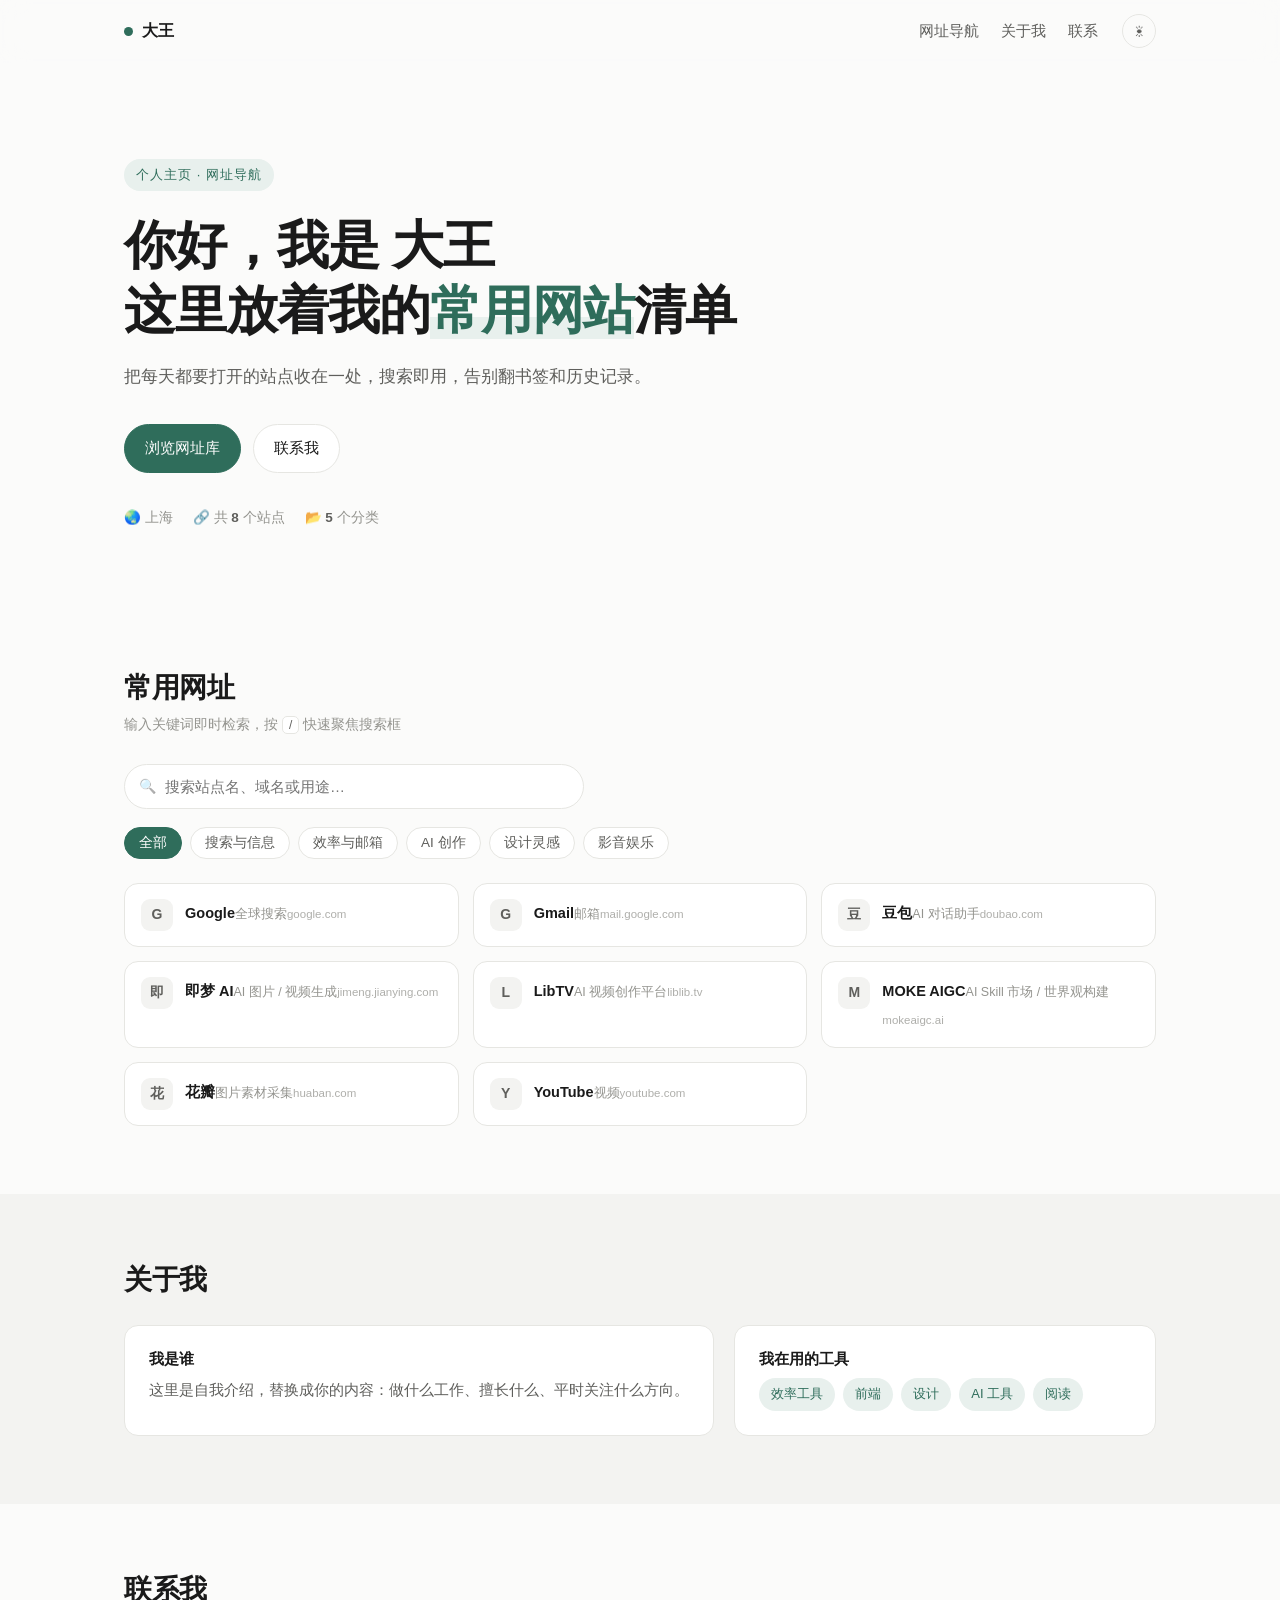
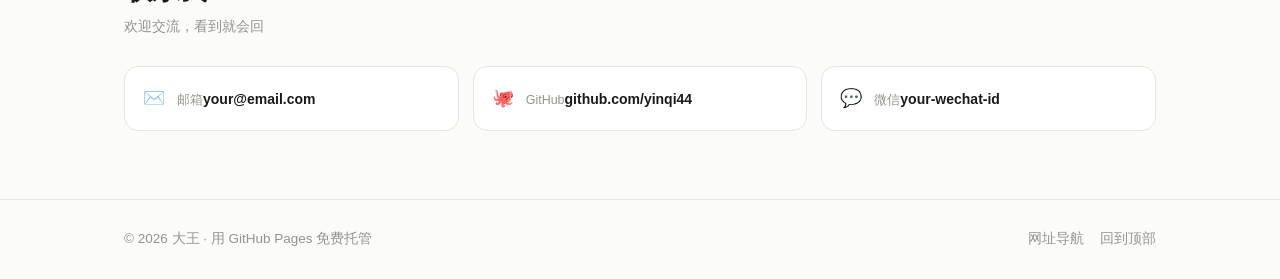
==== index.html @ 6e634d4f "初始化个人主页：网址导航（8 个站点 / 5 个分类）" ====
<!DOCTYPE html>
<html lang="zh-CN">
<head>
<meta charset="UTF-8">
<meta name="viewport" content="width=device-width, initial-scale=1, viewport-fit=cover">
<title>大王 · 个人主页 | 常用网址导航</title>

<!-- ===== SEO 核心：改成你自己的信息 ===== -->
<meta name="description" content="大王的个人主页，收录日常高频使用的网址导航、工具清单与常用站点，一键直达。">
<meta name="keywords" content="大王,个人主页,个人网站,网址导航,常用网址,工具导航,书签导航">
<meta name="author" content="大王">
<meta name="robots" content="index,follow">
<link rel="canonical" href="https://yinqi44.github.io/">
<!-- ===== /SEO 核心 ===== -->

<!-- 社交媒体分享卡片 -->
<meta property="og:type" content="website">
<meta property="og:title" content="大王 · 个人主页 | 常用网址导航">
<meta property="og:description" content="收录日常高频使用的网址导航、工具清单与常用站点，一键直达。">
<meta property="og:url" content="https://yinqi44.github.io/">
<meta property="og:site_name" content="大王的个人主页">
<meta name="twitter:card" content="summary">

<link rel="icon" href="data:image/svg+xml,<svg xmlns='http://www.w3.org/2000/svg' viewBox='0 0 100 100'><text y='.9em' font-size='90'>🌐</text></svg>">
<link rel="stylesheet" href="assets/css/style.css">

<!-- 结构化数据，帮助搜索引擎识别这是个人主页 -->
<script type="application/ld+json">
{
  "@context": "https://schema.org",
  "@type": "Person",
  "name": "大王",
  "url": "https://yinqi44.github.io/",
  "description": "个人主页，收录日常高频使用的网址导航与工具清单。"
}
</script>
</head>

<body>
<!-- 顶部导航 -->
<header class="site-header" id="siteHeader">
  <div class="wrap header-inner">
    <a class="brand" href="#top">
      <span class="brand-dot"></span>
      <span class="brand-name" data-site="nickname">大王</span>
    </a>
    <nav class="nav">
      <a href="#links">网址导航</a>
      <a href="#about">关于我</a>
      <a href="#contact">联系</a>
    </nav>
    <button class="theme-btn" id="themeBtn" type="button" aria-label="切换深浅色">
      <span class="theme-ico">☀︎</span>
    </button>
  </div>
</header>

<main id="top">
  <!-- 头部介绍 -->
  <section class="hero">
    <div class="wrap">
      <p class="hero-tag" data-site="role">个人主页 · 网址导航</p>
      <h1 class="hero-title">
        你好，我是 <span data-site="nickname">大王</span><br>
        这里放着我的<span class="hl">常用网站</span>清单
      </h1>
      <p class="hero-desc" data-site="intro">
        把每天都要打开的站点收在一处，搜索即用，告别翻书签和历史记录。
      </p>
      <div class="hero-actions">
        <a class="btn btn-primary" href="#links">浏览网址库</a>
        <a class="btn" href="#contact">联系我</a>
      </div>
      <p class="hero-meta">
        <span>🌏 <span data-site="city">上海</span></span>
        <span>🔗 共 <b id="totalCount">0</b> 个站点</span>
        <span>📂 <b id="totalCats">0</b> 个分类</span>
      </p>
    </div>
  </section>

  <!-- 网址导航主体 -->
  <section class="section" id="links">
    <div class="wrap">
      <div class="sec-head">
        <h2>常用网址</h2>
        <p>输入关键词即时检索，按 <kbd>/</kbd> 快速聚焦搜索框</p>
      </div>

      <div class="toolbar">
        <div class="search-box">
          <span class="search-ico">🔍</span>
          <input id="searchInput" type="search" placeholder="搜索站点名、域名或用途…" autocomplete="off">
          <button class="clear-btn" id="clearBtn" type="button" hidden aria-label="清空">✕</button>
        </div>
      </div>

      <div class="chips" id="catChips" role="tablist"></div>

      <div class="grid" id="linkGrid"></div>

      <div class="empty" id="emptyState" hidden>
        <p class="empty-ico">🗂️</p>
        <p>没找到匹配的站点</p>
        <button class="btn btn-sm" id="resetBtn" type="button">清空筛选</button>
      </div>
    </div>
  </section>

  <!-- 关于我 -->
  <section class="section section-soft" id="about">
    <div class="wrap">
      <div class="sec-head">
        <h2>关于我</h2>
      </div>
      <div class="about-grid">
        <div class="about-card">
          <h3>我是谁</h3>
          <p data-site="aboutText">
            这里是自我介绍，替换成你的内容：做什么工作、擅长什么、平时关注什么方向。
          </p>
        </div>
        <div class="about-card">
          <h3>我在用的工具</h3>
          <ul class="tag-list" id="skillTags"></ul>
        </div>
      </div>
    </div>
  </section>

  <!-- 联系 -->
  <section class="section" id="contact">
    <div class="wrap">
      <div class="sec-head">
        <h2>联系我</h2>
        <p>欢迎交流，看到就会回</p>
      </div>
      <div class="contact-row" id="contactRow"></div>
    </div>
  </section>
</main>

<footer class="site-footer">
  <div class="wrap footer-inner">
    <p>© <span id="year">2026</span> <span data-site="nickname">大王</span> · 用 GitHub Pages 免费托管</p>
    <p class="footer-links">
      <a href="#links">网址导航</a>
      <a href="#top">回到顶部</a>
    </p>
  </div>
</footer>

<button class="to-top" id="toTop" type="button" aria-label="回到顶部">↑</button>

<script src="assets/js/links.js"></script>
<script src="assets/js/app.js"></script>
</body>
</html>
---- assets/css/style.css ----
/* ============ 主题变量 ============ */
:root {
  --bg: #fbfbfa;
  --bg-soft: #f3f3f1;
  --card: #ffffff;
  --text: #1a1a1a;
  --text-2: #5f5f5c;
  --text-3: #94948f;
  --line: #e6e6e2;
  --accent: #2f6d5b;
  --accent-soft: #e8f0ed;
  --shadow: 0 1px 2px rgba(0, 0, 0, .04), 0 8px 24px rgba(0, 0, 0, .05);
  --radius: 14px;
}
html[data-theme="dark"] {
  --bg: #141413;
  --bg-soft: #1b1b19;
  --card: #1e1e1c;
  --text: #f0efec;
  --text-2: #a8a8a2;
  --text-3: #75756f;
  --line: #2c2c29;
  --accent: #6fbfa4;
  --accent-soft: #22322c;
  --shadow: 0 1px 2px rgba(0, 0, 0, .3), 0 8px 24px rgba(0, 0, 0, .25);
}

/* ============ 基础 ============ */
* { box-sizing: border-box; }
html { scroll-behavior: smooth; }
body {
  margin: 0;
  background: var(--bg);
  color: var(--text);
  font: 16px/1.7 -apple-system, BlinkMacSystemFont, "Segoe UI", "PingFang SC",
        "Hiragino Sans GB", "Microsoft YaHei", sans-serif;
  -webkit-font-smoothing: antialiased;
}
a { color: inherit; text-decoration: none; }
h1, h2, h3 { line-height: 1.25; margin: 0; font-weight: 650; letter-spacing: -.01em; }
p { margin: 0; }
ul { margin: 0; padding: 0; list-style: none; }
img { display: block; }
.wrap { width: 100%; max-width: 1080px; margin: 0 auto; padding: 0 24px; }

/* ============ 顶部导航 ============ */
.site-header {
  position: sticky; top: 0; z-index: 50;
  background: color-mix(in srgb, var(--bg) 82%, transparent);
  backdrop-filter: saturate(180%) blur(14px);
  border-bottom: 1px solid transparent;
  transition: border-color .25s, background .25s;
}
.site-header.scrolled { border-bottom-color: var(--line); }
.header-inner { display: flex; align-items: center; gap: 24px; height: 62px; }
.brand { display: flex; align-items: center; gap: 9px; font-weight: 650; }
.brand-dot {
  width: 9px; height: 9px; border-radius: 50%;
  background: var(--accent); flex: none;
}
.nav { display: flex; gap: 22px; margin-left: auto; }
.nav a {
  color: var(--text-2); font-size: 14.5px; position: relative; padding: 4px 0;
  transition: color .2s;
}
.nav a::after {
  content: ""; position: absolute; left: 0; bottom: 0; height: 1.5px; width: 0;
  background: var(--accent); transition: width .25s;
}
.nav a:hover { color: var(--text); }
.nav a:hover::after { width: 100%; }
.theme-btn {
  background: none; border: 1px solid var(--line); color: var(--text-2);
  width: 34px; height: 34px; border-radius: 50%; cursor: pointer;
  font-size: 15px; line-height: 1; flex: none; transition: .2s;
}
.theme-btn:hover { color: var(--text); border-color: var(--text-3); }

/* ============ Hero ============ */
.hero { padding: 96px 0 72px; }
.hero-tag {
  display: inline-block; font-size: 13px; letter-spacing: .08em;
  color: var(--accent); background: var(--accent-soft);
  padding: 5px 12px; border-radius: 100px; margin-bottom: 22px;
}
.hero-title { font-size: clamp(32px, 5vw, 52px); letter-spacing: -.02em; }
.hero-title .hl {
  color: var(--accent);
  background: linear-gradient(transparent 62%, var(--accent-soft) 62%);
}
.hero-desc {
  margin-top: 20px; max-width: 560px; color: var(--text-2); font-size: 17px;
}
.hero-actions { display: flex; gap: 12px; margin-top: 32px; flex-wrap: wrap; }
.btn {
  display: inline-flex; align-items: center; gap: 6px;
  padding: 11px 20px; border-radius: 100px; font-size: 14.5px; font-weight: 550;
  border: 1px solid var(--line); background: var(--card); color: var(--text);
  cursor: pointer; transition: .2s;
}
.btn:hover { transform: translateY(-1px); box-shadow: var(--shadow); }
.btn-primary { background: var(--accent); border-color: var(--accent); color: #fff; }
html[data-theme="dark"] .btn-primary { color: #12211b; }
.btn-sm { padding: 7px 14px; font-size: 13.5px; }
.hero-meta {
  display: flex; gap: 20px; flex-wrap: wrap; margin-top: 34px;
  font-size: 13.5px; color: var(--text-3);
}
.hero-meta b { color: var(--text-2); }

/* ============ 区块 ============ */
.section { padding: 68px 0; }
.section-soft { background: var(--bg-soft); }
.sec-head { margin-bottom: 28px; }
.sec-head h2 { font-size: clamp(22px, 3vw, 28px); }
.sec-head p { color: var(--text-3); font-size: 14px; margin-top: 8px; }
kbd {
  font: inherit; font-size: 12px; padding: 1px 6px; border-radius: 5px;
  border: 1px solid var(--line); background: var(--card); color: var(--text-2);
}

/* ============ 搜索 ============ */
.toolbar { margin-bottom: 18px; }
.search-box {
  position: relative; display: flex; align-items: center;
  max-width: 460px;
}
.search-box .search-ico {
  position: absolute; left: 15px; font-size: 14px; opacity: .5;
}
#searchInput {
  width: 100%; padding: 13px 42px 13px 40px; font-size: 15px;
  border: 1px solid var(--line); border-radius: 100px;
  background: var(--card); color: var(--text); outline: none;
  transition: border-color .2s, box-shadow .2s;
}
#searchInput:focus {
  border-color: var(--accent);
  box-shadow: 0 0 0 3px var(--accent-soft);
}
#searchInput::-webkit-search-cancel-button { display: none; }
.clear-btn {
  position: absolute; right: 12px; background: none; border: none;
  color: var(--text-3); cursor: pointer; font-size: 14px; padding: 4px;
}
.clear-btn:hover { color: var(--text); }

/* ============ 分类筛选 ============ */
.chips { display: flex; gap: 8px; flex-wrap: wrap; margin-bottom: 24px; }
.chip {
  padding: 6px 14px; border-radius: 100px; font-size: 13.5px; cursor: pointer;
  border: 1px solid var(--line); background: var(--card);
  color: var(--text-2); transition: .18s;
}
.chip:hover { color: var(--text); border-color: var(--text-3); }
.chip.active {
  background: var(--accent); border-color: var(--accent); color: #fff;
}
html[data-theme="dark"] .chip.active { color: #12211b; }

/* ============ 卡片网格 ============ */
.grid {
  display: grid; gap: 14px;
  grid-template-columns: repeat(auto-fill, minmax(248px, 1fr));
}
.card {
  display: flex; align-items: flex-start; gap: 12px;
  padding: 15px 16px; border-radius: var(--radius);
  background: var(--card); border: 1px solid var(--line);
  transition: transform .2s, box-shadow .2s, border-color .2s;
}
.card:hover {
  transform: translateY(-2px); box-shadow: var(--shadow);
  border-color: transparent;
}
.card-ico {
  width: 32px; height: 32px; border-radius: 9px; flex: none;
  display: grid; place-items: center; font-size: 14px; font-weight: 600;
  background: var(--bg-soft); color: var(--text-2);
  overflow: hidden;
}
.card-ico img { width: 18px; height: 18px; }
.card-body { min-width: 0; }
.card-name {
  font-size: 14.5px; font-weight: 600;
  white-space: nowrap; overflow: hidden; text-overflow: ellipsis;
}
.card-desc {
  font-size: 12.5px; color: var(--text-3); margin-top: 2px;
  white-space: nowrap; overflow: hidden; text-overflow: ellipsis;
}
.card-url {
  font-size: 11.5px; color: var(--text-3); margin-top: 4px; opacity: .75;
  white-space: nowrap; overflow: hidden; text-overflow: ellipsis;
}
.card:hover .card-url { opacity: 1; }

/* ============ 空状态 ============ */
.empty { text-align: center; padding: 56px 0; color: var(--text-3); }
.empty-ico { font-size: 34px; margin-bottom: 10px; }
.empty .btn { margin-top: 14px; }

/* ============ 关于 ============ */
.about-grid { display: grid; gap: 20px; grid-template-columns: 1.4fr 1fr; }
.about-card {
  background: var(--card); border: 1px solid var(--line);
  border-radius: var(--radius); padding: 24px;
}
.about-card h3 { font-size: 15px; margin-bottom: 10px; }
.about-card p { color: var(--text-2); font-size: 14.5px; }
.tag-list { display: flex; gap: 8px; flex-wrap: wrap; }
.tag {
  font-size: 13px; padding: 5px 12px; border-radius: 100px;
  background: var(--accent-soft); color: var(--accent);
}

/* ============ 联系 ============ */
.contact-row { display: grid; gap: 14px; grid-template-columns: repeat(auto-fit, minmax(230px, 1fr)); }
.contact-card {
  display: flex; align-items: center; gap: 12px; padding: 16px 18px;
  background: var(--card); border: 1px solid var(--line);
  border-radius: var(--radius); transition: .2s;
}
a.contact-card:hover { transform: translateY(-2px); box-shadow: var(--shadow); }
.contact-ico { font-size: 18px; }
.contact-label { font-size: 12.5px; color: var(--text-3); }
.contact-value {
  font-size: 14px; font-weight: 550;
  white-space: nowrap; overflow: hidden; text-overflow: ellipsis;
}

/* ============ 页脚 & 回顶 ============ */
.site-footer { border-top: 1px solid var(--line); padding: 28px 0; }
.footer-inner {
  display: flex; justify-content: space-between; align-items: center;
  gap: 16px; flex-wrap: wrap; font-size: 13.5px; color: var(--text-3);
}
.footer-links { display: flex; gap: 16px; }
.footer-links a:hover { color: var(--text); }
.to-top {
  position: fixed; right: 24px; bottom: 24px; width: 40px; height: 40px;
  border-radius: 50%; border: 1px solid var(--line); background: var(--card);
  color: var(--text-2); cursor: pointer; font-size: 16px;
  opacity: 0; pointer-events: none; transition: .25s; box-shadow: var(--shadow);
}
.to-top.show { opacity: 1; pointer-events: auto; }
.to-top:hover { color: var(--text); }

/* ============ 响应式 ============ */
@media (max-width: 720px) {
  .nav { display: none; }
  .hero { padding: 64px 0 48px; }
  .section { padding: 52px 0; }
  .about-grid { grid-template-columns: 1fr; }
  .grid { grid-template-columns: 1fr; }
}

@media (prefers-reduced-motion: reduce) {
  * { transition: none !important; scroll-behavior: auto !important; }
}
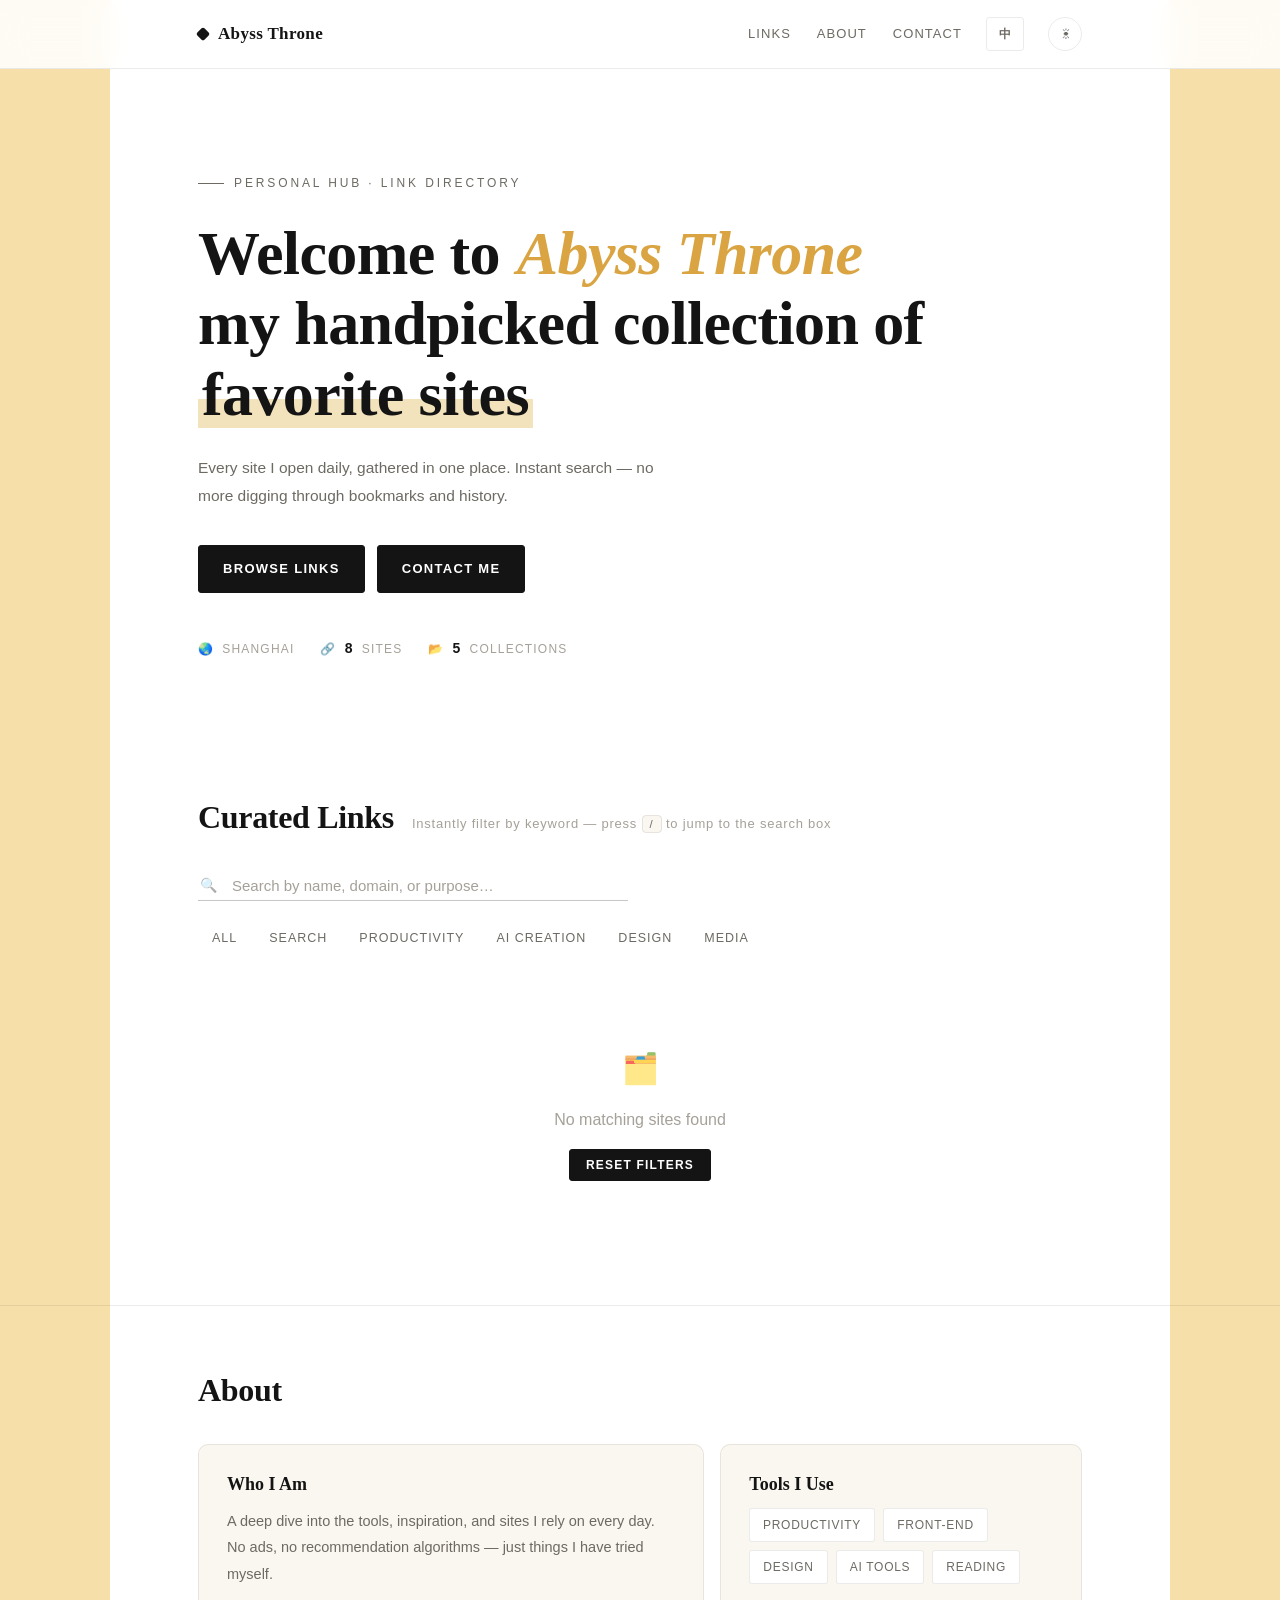
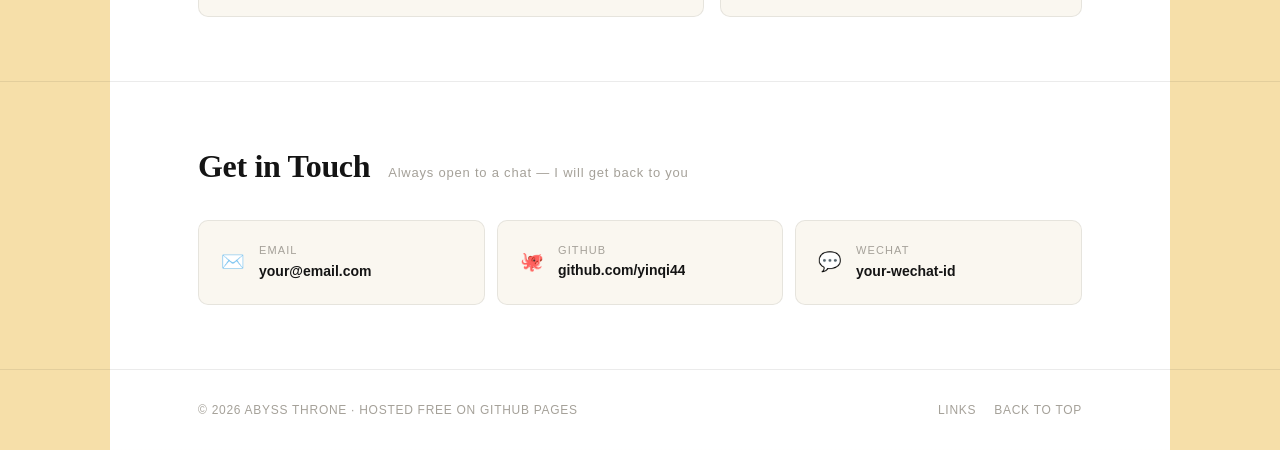
==== commit 91843c9b: "站名改为深渊王座 Abyss Throne，新增中英双语切换" ====
--- a/index.html
+++ b/index.html
@@ -3,23 +3,27 @@
 <head>
 <meta charset="UTF-8">
 <meta name="viewport" content="width=device-width, initial-scale=1, viewport-fit=cover">
-<title>大王 · 个人主页 | 常用网址导航</title>
+<title>深渊王座 · 个人主页 | 常用网址导航</title>
 
-<!-- ===== SEO 核心：改成你自己的信息 ===== -->
-<meta name="description" content="大王的个人主页，收录日常高频使用的网址导航、工具清单与常用站点，一键直达。">
-<meta name="keywords" content="大王,个人主页,个人网站,网址导航,常用网址,工具导航,书签导航">
-<meta name="author" content="大王">
+<!-- ===== SEO 核心 ===== -->
+<meta name="description" content="深渊王座（Abyss Throne）个人主页，收录日常高频使用的网址导航、工具清单与常用站点，一键直达。">
+<meta name="keywords" content="深渊王座,Abyss Throne,个人主页,个人网站,网址导航,常用网址,工具导航,书签导航">
+<meta name="author" content="深渊王座">
 <meta name="robots" content="index,follow">
 <link rel="canonical" href="https://yinqi44.github.io/">
 <!-- ===== /SEO 核心 ===== -->
 
 <!-- 社交媒体分享卡片 -->
 <meta property="og:type" content="website">
-<meta property="og:title" content="大王 · 个人主页 | 常用网址导航">
+<meta property="og:title" content="深渊王座 · 个人主页 | 常用网址导航">
 <meta property="og:description" content="收录日常高频使用的网址导航、工具清单与常用站点，一键直达。">
 <meta property="og:url" content="https://yinqi44.github.io/">
-<meta property="og:site_name" content="大王的个人主页">
+<meta property="og:site_name" content="深渊王座 Abyss Throne">
 <meta name="twitter:card" content="summary">
+
+<!-- 中英双语言版本标注，利于搜索引擎收录 -->
+<link rel="alternate" hreflang="zh-CN" href="https://yinqi44.github.io/?lang=zh">
+<link rel="alternate" hreflang="en" href="https://yinqi44.github.io/?lang=en">
 
 <link rel="icon" href="data:image/svg+xml,<svg xmlns='http://www.w3.org/2000/svg' viewBox='0 0 100 100'><text y='.9em' font-size='90'>🌐</text></svg>">
 <link rel="stylesheet" href="assets/css/style.css">
@@ -29,7 +33,8 @@
 {
   "@context": "https://schema.org",
   "@type": "Person",
-  "name": "大王",
+  "name": "深渊王座",
+  "alternateName": "Abyss Throne",
   "url": "https://yinqi44.github.io/",
   "description": "个人主页，收录日常高频使用的网址导航与工具清单。"
 }
@@ -42,14 +47,17 @@
   <div class="wrap header-inner">
     <a class="brand" href="#top">
       <span class="brand-dot"></span>
-      <span class="brand-name" data-site="nickname">大王</span>
+      <span class="brand-name" data-site="nickname">深渊王座</span>
     </a>
     <nav class="nav">
-      <a href="#links">网址导航</a>
-      <a href="#about">关于我</a>
-      <a href="#contact">联系</a>
+      <a href="#links" data-i18n="nav_links">网址导航</a>
+      <a href="#about" data-i18n="nav_about">关于我</a>
+      <a href="#contact" data-i18n="nav_contact">联系</a>
     </nav>
-    <button class="theme-btn" id="themeBtn" type="button" aria-label="切换深浅色">
+    <button class="lang-btn" id="langBtn" type="button" data-i18n-aria="lang_label" aria-label="切换中文 / English">
+      <span id="langTag">EN</span>
+    </button>
+    <button class="theme-btn" id="themeBtn" type="button" data-i18n-aria="aria_theme" aria-label="切换深浅色">
       <span class="theme-ico">☀︎</span>
     </button>
   </div>
@@ -60,21 +68,16 @@
   <section class="hero">
     <div class="wrap">
       <p class="hero-tag" data-site="role">个人主页 · 网址导航</p>
-      <h1 class="hero-title">
-        你好，我是 <span data-site="nickname">大王</span><br>
-        这里放着我的<span class="hl">常用网站</span>清单
-      </h1>
-      <p class="hero-desc" data-site="intro">
-        把每天都要打开的站点收在一处，搜索即用，告别翻书签和历史记录。
-      </p>
+      <h1 class="hero-title" data-i18n="hero_title">你好，这里是 <span class="hl-name">深渊王座</span><br>收藏着我的<span class="hl">常用网站</span>清单</h1>
+      <p class="hero-desc" data-site="intro"></p>
       <div class="hero-actions">
-        <a class="btn btn-primary" href="#links">浏览网址库</a>
-        <a class="btn" href="#contact">联系我</a>
+        <a class="btn btn-primary" href="#links" data-i18n="hero_browse">浏览网址库</a>
+        <a class="btn" href="#contact" data-i18n="hero_contact">联系我</a>
       </div>
       <p class="hero-meta">
         <span>🌏 <span data-site="city">上海</span></span>
-        <span>🔗 共 <b id="totalCount">0</b> 个站点</span>
-        <span>📂 <b id="totalCats">0</b> 个分类</span>
+        <span>🔗 <b id="totalCount">0</b> <span data-i18n="unit_sites">个站点</span></span>
+        <span>📂 <b id="totalCats">0</b> <span data-i18n="unit_cats">个分类</span></span>
       </p>
     </div>
   </section>
@@ -83,15 +86,18 @@
   <section class="section" id="links">
     <div class="wrap">
       <div class="sec-head">
-        <h2>常用网址</h2>
-        <p>输入关键词即时检索，按 <kbd>/</kbd> 快速聚焦搜索框</p>
+        <h2 data-i18n="sec_links">常用网址</h2>
+        <p data-i18n="sec_links_sub"></p>
       </div>
 
       <div class="toolbar">
         <div class="search-box">
           <span class="search-ico">🔍</span>
-          <input id="searchInput" type="search" placeholder="搜索站点名、域名或用途…" autocomplete="off">
-          <button class="clear-btn" id="clearBtn" type="button" hidden aria-label="清空">✕</button>
+          <input id="searchInput" type="search" autocomplete="off"
+                 data-i18n-ph="search_ph" data-i18n-aria="aria_search"
+                 placeholder="搜索站点名、域名或用途…" aria-label="搜索站点">
+          <button class="clear-btn" id="clearBtn" type="button" hidden
+                  data-i18n-aria="aria_clear" aria-label="清空">✕</button>
         </div>
       </div>
 
@@ -101,8 +107,9 @@
 
       <div class="empty" id="emptyState" hidden>
         <p class="empty-ico">🗂️</p>
-        <p>没找到匹配的站点</p>
-        <button class="btn btn-sm" id="resetBtn" type="button">清空筛选</button>
+        <p data-i18n="empty_title">没找到匹配的站点</p>
+        <button class="btn btn-sm" id="resetBtn" type="button"
+                data-i18n="empty_reset" data-i18n-aria="aria_reset">清空筛选</button>
       </div>
     </div>
   </section>
@@ -111,17 +118,15 @@
   <section class="section section-soft" id="about">
     <div class="wrap">
       <div class="sec-head">
-        <h2>关于我</h2>
+        <h2 data-i18n="sec_about">关于我</h2>
       </div>
       <div class="about-grid">
         <div class="about-card">
-          <h3>我是谁</h3>
-          <p data-site="aboutText">
-            这里是自我介绍，替换成你的内容：做什么工作、擅长什么、平时关注什么方向。
-          </p>
+          <h3 data-i18n="about_who">我是谁</h3>
+          <p data-site="aboutText"></p>
         </div>
         <div class="about-card">
-          <h3>我在用的工具</h3>
+          <h3 data-i18n="about_tools">我在用的工具</h3>
           <ul class="tag-list" id="skillTags"></ul>
         </div>
       </div>
@@ -132,8 +137,8 @@
   <section class="section" id="contact">
     <div class="wrap">
       <div class="sec-head">
-        <h2>联系我</h2>
-        <p>欢迎交流，看到就会回</p>
+        <h2 data-i18n="sec_contact">联系我</h2>
+        <p data-i18n="sec_contact_sub">欢迎交流，看到就会回</p>
       </div>
       <div class="contact-row" id="contactRow"></div>
     </div>
@@ -142,15 +147,15 @@
 
 <footer class="site-footer">
   <div class="wrap footer-inner">
-    <p>© <span id="year">2026</span> <span data-site="nickname">大王</span> · 用 GitHub Pages 免费托管</p>
+    <p>© <span id="year">2026</span> <span data-site="nickname">深渊王座</span> · <span data-i18n="footer_host">用 GitHub Pages 免费托管</span></p>
     <p class="footer-links">
-      <a href="#links">网址导航</a>
-      <a href="#top">回到顶部</a>
+      <a href="#links" data-i18n="footer_links">网址导航</a>
+      <a href="#top" data-i18n="footer_top">回到顶部</a>
     </p>
   </div>
 </footer>
 
-<button class="to-top" id="toTop" type="button" aria-label="回到顶部">↑</button>
+<button class="to-top" id="toTop" type="button" data-i18n-aria="aria_top" aria-label="回到顶部">↑</button>
 
 <script src="assets/js/links.js"></script>
 <script src="assets/js/app.js"></script>
--- a/assets/css/style.css
+++ b/assets/css/style.css
@@ -1,28 +1,44 @@
-/* ============ 主题变量 ============ */
+/* ============================================================
+ *   个人主页 · 奶油杏编辑风（参考 Dribbble 极简排版）
+ *   设计要点：暖杏底 / 白色大面板 / 衬线大标题 / 黑白极简 / 大图标卡片
+ * ============================================================ */
+
+/* ============ 主题变量：默认浅色（奶油杏） ============ */
 :root {
-  --bg: #fbfbfa;
-  --bg-soft: #f3f3f1;
-  --card: #ffffff;
-  --text: #1a1a1a;
-  --text-2: #5f5f5c;
-  --text-3: #94948f;
-  --line: #e6e6e2;
-  --accent: #2f6d5b;
-  --accent-soft: #e8f0ed;
-  --shadow: 0 1px 2px rgba(0, 0, 0, .04), 0 8px 24px rgba(0, 0, 0, .05);
-  --radius: 14px;
-}
+  --bg: #f6dfa9;
+  --panel: #ffffff;
+  --card: #faf7f0;
+  --card-hover: #ffffff;
+  --line: rgba(0, 0, 0, .08);
+  --line-strong: rgba(0, 0, 0, .22);
+  --text: #141414;
+  --text-2: #6d6a63;
+  --text-3: #a5a199;
+  --accent: #141414;
+  --accent-soft: #f3e3bd;
+  --gold: #d9a441;
+  --shadow: 0 18px 40px -22px rgba(80, 60, 20, .25);
+  --radius: 10px;
+  --serif: Georgia, "Times New Roman", "Songti SC", "STSong", "SimSun", serif;
+  --sans: -apple-system, BlinkMacSystemFont, "Segoe UI", "PingFang SC",
+          "Hiragino Sans GB", "Microsoft YaHei", sans-serif;
+}
+
+/* ============ 主题变量：暗色（炭黑 + 奶油金） ============ */
 html[data-theme="dark"] {
-  --bg: #141413;
-  --bg-soft: #1b1b19;
-  --card: #1e1e1c;
-  --text: #f0efec;
-  --text-2: #a8a8a2;
-  --text-3: #75756f;
-  --line: #2c2c29;
-  --accent: #6fbfa4;
-  --accent-soft: #22322c;
-  --shadow: 0 1px 2px rgba(0, 0, 0, .3), 0 8px 24px rgba(0, 0, 0, .25);
+  --bg: #12100c;
+  --panel: #191612;
+  --card: rgba(255, 255, 255, .04);
+  --card-hover: rgba(255, 255, 255, .08);
+  --line: rgba(255, 255, 255, .09);
+  --line-strong: rgba(255, 255, 255, .25);
+  --text: #f0ece2;
+  --text-2: #a39c8d;
+  --text-3: #6f6a5e;
+  --accent: #f0c97d;
+  --accent-soft: rgba(240, 201, 125, .12);
+  --gold: #f0c97d;
+  --shadow: 0 20px 44px -22px rgba(0, 0, 0, .8);
 }
 
 /* ============ 基础 ============ */
@@ -30,231 +46,323 @@
 html { scroll-behavior: smooth; }
 body {
   margin: 0;
-  background: var(--bg);
   color: var(--text);
-  font: 16px/1.7 -apple-system, BlinkMacSystemFont, "Segoe UI", "PingFang SC",
-        "Hiragino Sans GB", "Microsoft YaHei", sans-serif;
+  font: 16px/1.7 var(--sans);
   -webkit-font-smoothing: antialiased;
-}
+  overflow-x: hidden;
+  /* 中间白色大面板，两侧露出杏色底 —— 参考图的核心构图 */
+  background:
+    linear-gradient(var(--panel), var(--panel)) center / min(1060px, 94%) 100% no-repeat,
+    var(--bg);
+}
+
 a { color: inherit; text-decoration: none; }
-h1, h2, h3 { line-height: 1.25; margin: 0; font-weight: 650; letter-spacing: -.01em; }
+h1, h2, h3 { margin: 0; font-weight: 600; line-height: 1.25; }
 p { margin: 0; }
 ul { margin: 0; padding: 0; list-style: none; }
-img { display: block; }
-.wrap { width: 100%; max-width: 1080px; margin: 0 auto; padding: 0 24px; }
+.wrap { width: 100%; max-width: 980px; margin: 0 auto; padding: 0 48px; }
+::selection { background: var(--accent-soft); color: var(--text); }
+
+/* 滚动条 */
+::-webkit-scrollbar { width: 10px; height: 10px; }
+::-webkit-scrollbar-thumb {
+  background: rgba(120, 110, 90, .3); border-radius: 10px;
+  border: 3px solid transparent; background-clip: padding-box;
+}
 
 /* ============ 顶部导航 ============ */
 .site-header {
   position: sticky; top: 0; z-index: 50;
-  background: color-mix(in srgb, var(--bg) 82%, transparent);
-  backdrop-filter: saturate(180%) blur(14px);
-  border-bottom: 1px solid transparent;
-  transition: border-color .25s, background .25s;
-}
-.site-header.scrolled { border-bottom-color: var(--line); }
-.header-inner { display: flex; align-items: center; gap: 24px; height: 62px; }
-.brand { display: flex; align-items: center; gap: 9px; font-weight: 650; }
+  background: color-mix(in srgb, var(--panel) 88%, transparent);
+  backdrop-filter: blur(14px);
+  border-bottom: 1px solid var(--line);
+}
+.header-inner { display: flex; align-items: center; gap: 24px; height: 68px; }
+.brand { display: flex; align-items: center; gap: 10px; font-family: var(--serif); font-weight: 700; font-size: 17px; letter-spacing: .02em; }
 .brand-dot {
-  width: 9px; height: 9px; border-radius: 50%;
-  background: var(--accent); flex: none;
-}
-.nav { display: flex; gap: 22px; margin-left: auto; }
+  width: 10px; height: 10px; border-radius: 2px; flex: none;
+  background: var(--text); transform: rotate(45deg);
+}
+.nav { display: flex; gap: 26px; margin-left: auto; }
 .nav a {
-  color: var(--text-2); font-size: 14.5px; position: relative; padding: 4px 0;
-  transition: color .2s;
+  color: var(--text-2); font-size: 13px; letter-spacing: .08em;
+  text-transform: uppercase; position: relative; padding: 4px 0; transition: color .2s;
 }
 .nav a::after {
-  content: ""; position: absolute; left: 0; bottom: 0; height: 1.5px; width: 0;
-  background: var(--accent); transition: width .25s;
+  content: ""; position: absolute; left: 0; right: 0; bottom: -2px; height: 1px;
+  background: var(--text); transform: scaleX(0); transform-origin: left;
+  transition: transform .3s cubic-bezier(.2, .8, .2, 1);
 }
 .nav a:hover { color: var(--text); }
-.nav a:hover::after { width: 100%; }
+.nav a:hover::after { transform: scaleX(1); }
+
+/* 语言切换按钮 */
+.lang-btn {
+  background: none; border: 1px solid var(--line); color: var(--text-2);
+  min-width: 38px; height: 34px; padding: 0 10px; border-radius: 3px; cursor: pointer;
+  font-size: 12px; font-weight: 600; letter-spacing: .08em; line-height: 1; flex: none;
+  font-family: var(--sans); transition: .25s;
+}
+.lang-btn:hover { color: var(--text); border-color: var(--line-strong); }
+
 .theme-btn {
   background: none; border: 1px solid var(--line); color: var(--text-2);
   width: 34px; height: 34px; border-radius: 50%; cursor: pointer;
-  font-size: 15px; line-height: 1; flex: none; transition: .2s;
-}
-.theme-btn:hover { color: var(--text); border-color: var(--text-3); }
+  font-size: 14px; line-height: 1; flex: none; transition: .25s;
+}
+.theme-btn:hover { color: var(--text); border-color: var(--line-strong); transform: rotate(-18deg); }
 
 /* ============ Hero ============ */
 .hero { padding: 96px 0 72px; }
 .hero-tag {
-  display: inline-block; font-size: 13px; letter-spacing: .08em;
-  color: var(--accent); background: var(--accent-soft);
-  padding: 5px 12px; border-radius: 100px; margin-bottom: 22px;
-}
-.hero-title { font-size: clamp(32px, 5vw, 52px); letter-spacing: -.02em; }
+  display: inline-flex; align-items: center; gap: 10px;
+  font-size: 12px; letter-spacing: .24em; text-transform: uppercase;
+  color: var(--text-2); margin-bottom: 24px;
+}
+.hero-tag::before { content: ""; width: 26px; height: 1px; background: var(--text-2); }
+.hero-title {
+  font-family: var(--serif);
+  font-size: clamp(36px, 5.6vw, 62px);
+  font-weight: 700; letter-spacing: -.01em; line-height: 1.14;
+}
 .hero-title .hl {
-  color: var(--accent);
-  background: linear-gradient(transparent 62%, var(--accent-soft) 62%);
+  background: linear-gradient(transparent 58%, var(--accent-soft) 58%);
+  padding: 0 4px;
+}
+.hero-title .hl-name {
+  color: var(--gold); font-style: italic; padding: 0 2px;
 }
 .hero-desc {
-  margin-top: 20px; max-width: 560px; color: var(--text-2); font-size: 17px;
-}
-.hero-actions { display: flex; gap: 12px; margin-top: 32px; flex-wrap: wrap; }
+  margin-top: 24px; max-width: 460px;
+  color: var(--text-2); font-size: 15.5px; line-height: 1.85;
+}
+.hero-actions { display: flex; gap: 12px; margin-top: 34px; flex-wrap: wrap; }
 .btn {
-  display: inline-flex; align-items: center; gap: 6px;
-  padding: 11px 20px; border-radius: 100px; font-size: 14.5px; font-weight: 550;
-  border: 1px solid var(--line); background: var(--card); color: var(--text);
-  cursor: pointer; transition: .2s;
-}
-.btn:hover { transform: translateY(-1px); box-shadow: var(--shadow); }
-.btn-primary { background: var(--accent); border-color: var(--accent); color: #fff; }
-html[data-theme="dark"] .btn-primary { color: #12211b; }
-.btn-sm { padding: 7px 14px; font-size: 13.5px; }
+  display: inline-flex; align-items: center; gap: 8px;
+  padding: 12px 24px; border-radius: 3px; font-size: 13px; font-weight: 550;
+  letter-spacing: .1em; text-transform: uppercase;
+  border: 1px solid var(--text); background: var(--text); color: var(--panel);
+  cursor: pointer; transition: .25s cubic-bezier(.2, .8, .2, 1);
+}
+.btn:hover { transform: translateY(-2px); box-shadow: var(--shadow); opacity: .92; }
+.btn-primary { background: var(--text); color: var(--panel); }
+.btn-sm { padding: 8px 16px; font-size: 12px; }
+
 .hero-meta {
-  display: flex; gap: 20px; flex-wrap: wrap; margin-top: 34px;
-  font-size: 13.5px; color: var(--text-3);
-}
-.hero-meta b { color: var(--text-2); }
+  display: flex; gap: 26px; flex-wrap: wrap; margin-top: 44px;
+  font-size: 12px; letter-spacing: .1em; text-transform: uppercase; color: var(--text-3);
+}
+.hero-meta span { display: inline-flex; align-items: center; gap: 8px; }
+.hero-meta b { color: var(--text); font-weight: 600; font-size: 14px; }
 
 /* ============ 区块 ============ */
-.section { padding: 68px 0; }
-.section-soft { background: var(--bg-soft); }
-.sec-head { margin-bottom: 28px; }
-.sec-head h2 { font-size: clamp(22px, 3vw, 28px); }
-.sec-head p { color: var(--text-3); font-size: 14px; margin-top: 8px; }
+.section { padding: 64px 0; }
+.section + .section { border-top: 1px solid var(--line); }
+.section-soft { background: none; border-top: 1px solid var(--line); border-bottom: none; }
+.sec-head { margin-bottom: 34px; display: flex; align-items: baseline; gap: 18px; }
+.sec-head h2 {
+  font-family: var(--serif); font-size: clamp(24px, 3vw, 32px); letter-spacing: -.01em;
+}
+.sec-head h2::before { content: none; }
+.sec-head p { color: var(--text-3); font-size: 13px; letter-spacing: .06em; }
 kbd {
-  font: inherit; font-size: 12px; padding: 1px 6px; border-radius: 5px;
+  font: inherit; font-size: 11.5px; padding: 2px 7px; border-radius: 4px;
   border: 1px solid var(--line); background: var(--card); color: var(--text-2);
 }
 
 /* ============ 搜索 ============ */
-.toolbar { margin-bottom: 18px; }
-.search-box {
-  position: relative; display: flex; align-items: center;
-  max-width: 460px;
-}
-.search-box .search-ico {
-  position: absolute; left: 15px; font-size: 14px; opacity: .5;
-}
+.search-box { position: relative; display: flex; align-items: center; max-width: 430px; }
+.search-box .search-ico { position: absolute; left: 2px; font-size: 14px; opacity: .5; }
 #searchInput {
-  width: 100%; padding: 13px 42px 13px 40px; font-size: 15px;
-  border: 1px solid var(--line); border-radius: 100px;
-  background: var(--card); color: var(--text); outline: none;
-  transition: border-color .2s, box-shadow .2s;
-}
-#searchInput:focus {
-  border-color: var(--accent);
-  box-shadow: 0 0 0 3px var(--accent-soft);
-}
+  width: 100%; padding: 6px 44px 6px 34px; font-size: 15px;
+  border: none; border-bottom: 1px solid var(--line-strong);
+  border-radius: 0; background: transparent; color: var(--text); outline: none;
+  transition: border-color .25s;
+}
+#searchInput::placeholder { color: var(--text-3); }
+#searchInput:focus { border-bottom-color: var(--text); }
 #searchInput::-webkit-search-cancel-button { display: none; }
 .clear-btn {
-  position: absolute; right: 12px; background: none; border: none;
-  color: var(--text-3); cursor: pointer; font-size: 14px; padding: 4px;
+  position: absolute; right: 4px; background: none; border: none;
+  color: var(--text-3); cursor: pointer; font-size: 13px; padding: 4px; transition: .2s;
 }
 .clear-btn:hover { color: var(--text); }
 
 /* ============ 分类筛选 ============ */
-.chips { display: flex; gap: 8px; flex-wrap: wrap; margin-bottom: 24px; }
+.chips { display: flex; gap: 4px; flex-wrap: wrap; margin: 22px 0 30px; }
 .chip {
-  padding: 6px 14px; border-radius: 100px; font-size: 13.5px; cursor: pointer;
-  border: 1px solid var(--line); background: var(--card);
-  color: var(--text-2); transition: .18s;
-}
-.chip:hover { color: var(--text); border-color: var(--text-3); }
-.chip.active {
-  background: var(--accent); border-color: var(--accent); color: #fff;
-}
-html[data-theme="dark"] .chip.active { color: #12211b; }
-
-/* ============ 卡片网格 ============ */
+  padding: 8px 14px; border-radius: 3px; font-size: 12.5px; cursor: pointer;
+  letter-spacing: .08em; text-transform: uppercase;
+  border: none; background: transparent;
+  color: var(--text-2); transition: .22s cubic-bezier(.2, .8, .2, 1);
+}
+.chip:hover { color: var(--text); background: var(--card); }
+.chip.active { background: var(--text); color: var(--panel); font-weight: 600; }
+
+/* ============ 卡片网格：大图标是主角 ============ */
 .grid {
   display: grid; gap: 14px;
-  grid-template-columns: repeat(auto-fill, minmax(248px, 1fr));
+  grid-template-columns: repeat(auto-fill, minmax(200px, 1fr));
 }
 .card {
-  display: flex; align-items: flex-start; gap: 12px;
-  padding: 15px 16px; border-radius: var(--radius);
+  position: relative; overflow: hidden;
+  display: flex; flex-direction: column; align-items: flex-start; gap: 14px;
+  padding: 22px 18px 18px; border-radius: var(--radius);
   background: var(--card); border: 1px solid var(--line);
-  transition: transform .2s, box-shadow .2s, border-color .2s;
+  transition: transform .28s cubic-bezier(.2, .8, .2, 1), border-color .28s, background .28s, box-shadow .28s;
 }
 .card:hover {
-  transform: translateY(-2px); box-shadow: var(--shadow);
-  border-color: transparent;
-}
+  transform: translateY(-4px);
+  background: var(--card-hover);
+  border-color: var(--line-strong);
+  box-shadow: var(--shadow);
+}
+
+/* 大号站点头像：不套方框，图标以自身形状直接展示 */
 .card-ico {
-  width: 32px; height: 32px; border-radius: 9px; flex: none;
-  display: grid; place-items: center; font-size: 14px; font-weight: 600;
-  background: var(--bg-soft); color: var(--text-2);
-  overflow: hidden;
-}
-.card-ico img { width: 18px; height: 18px; }
+  position: relative;
+  width: 76px; height: 76px; flex: none;
+  display: grid; place-items: center;
+  background: none; border: none;
+  transition: transform .28s cubic-bezier(.2, .8, .2, 1);
+}
+
+/* 兜底字母（图片加载失败时显示） */
+.card-ico .ico-letter {
+  font-family: var(--serif); font-size: 38px; font-weight: 700;
+  line-height: 1; color: var(--text-2);
+  transition: opacity .25s;
+}
+.card-ico.has-img .ico-letter { opacity: 0; }
+
+/* 图标：无容器无裁切，按原始形状完整呈现，投影跟随图形轮廓 */
+.card-ico img {
+  position: absolute; inset: 0;
+  width: 100%; height: 100%;
+  object-fit: contain;
+  filter: drop-shadow(0 3px 8px rgba(60, 45, 15, .16));
+  transition: transform .28s cubic-bezier(.2, .8, .2, 1), filter .28s;
+}
+.card:hover .card-ico { transform: scale(1.06); }
+.card:hover .card-ico img {
+  transform: scale(1.06);
+  filter: drop-shadow(0 8px 16px rgba(60, 45, 15, .24));
+}
+
 .card-body { min-width: 0; }
 .card-name {
-  font-size: 14.5px; font-weight: 600;
-  white-space: nowrap; overflow: hidden; text-overflow: ellipsis;
-}
-.card-desc {
-  font-size: 12.5px; color: var(--text-3); margin-top: 2px;
-  white-space: nowrap; overflow: hidden; text-overflow: ellipsis;
-}
+  font-family: var(--serif);
+  font-size: 17px; font-weight: 700; letter-spacing: -.01em;
+}
+.card-desc, .card-url {
+  display: block; white-space: nowrap; overflow: hidden; text-overflow: ellipsis;
+}
+.card-desc { font-size: 12.5px; color: var(--text-2); margin-top: 4px; }
 .card-url {
-  font-size: 11.5px; color: var(--text-3); margin-top: 4px; opacity: .75;
-  white-space: nowrap; overflow: hidden; text-overflow: ellipsis;
+  font-size: 11px; color: var(--text-3); margin-top: 8px;
+  letter-spacing: .06em; text-transform: uppercase;
+  opacity: .8; transition: opacity .25s;
 }
 .card:hover .card-url { opacity: 1; }
 
+/* ============ 入场动画 ============ */
+@keyframes rise {
+  from { opacity: 0; transform: translateY(14px); }
+  to { opacity: 1; transform: none; }
+}
+.card, .about-card, .contact-card {
+  animation: rise .55s cubic-bezier(.2, .8, .2, 1) both;
+}
+.card:nth-child(1) { animation-delay: .02s; }
+.card:nth-child(2) { animation-delay: .05s; }
+.card:nth-child(3) { animation-delay: .08s; }
+.card:nth-child(4) { animation-delay: .11s; }
+.card:nth-child(5) { animation-delay: .14s; }
+.card:nth-child(6) { animation-delay: .17s; }
+.card:nth-child(7) { animation-delay: .20s; }
+.card:nth-child(8) { animation-delay: .23s; }
+.card:nth-child(9) { animation-delay: .26s; }
+.card:nth-child(n+10) { animation-delay: .29s; }
+
 /* ============ 空状态 ============ */
-.empty { text-align: center; padding: 56px 0; color: var(--text-3); }
-.empty-ico { font-size: 34px; margin-bottom: 10px; }
-.empty .btn { margin-top: 14px; }
+.empty { text-align: center; padding: 60px 0; color: var(--text-3); }
+.empty-ico { font-size: 30px; margin-bottom: 12px; opacity: .8; }
+.empty .btn { margin-top: 16px; }
 
 /* ============ 关于 ============ */
-.about-grid { display: grid; gap: 20px; grid-template-columns: 1.4fr 1fr; }
+.about-grid { display: grid; gap: 16px; grid-template-columns: 1.4fr 1fr; }
 .about-card {
   background: var(--card); border: 1px solid var(--line);
-  border-radius: var(--radius); padding: 24px;
-}
-.about-card h3 { font-size: 15px; margin-bottom: 10px; }
-.about-card p { color: var(--text-2); font-size: 14.5px; }
+  border-radius: var(--radius); padding: 28px;
+  transition: border-color .28s, background .28s, transform .28s;
+}
+.about-card:hover { border-color: var(--line-strong); background: var(--card-hover); transform: translateY(-3px); }
+.about-card h3 {
+  font-family: var(--serif); font-size: 18px; margin-bottom: 12px;
+}
+.about-card p { color: var(--text-2); font-size: 14.5px; line-height: 1.85; }
 .tag-list { display: flex; gap: 8px; flex-wrap: wrap; }
 .tag {
-  font-size: 13px; padding: 5px 12px; border-radius: 100px;
-  background: var(--accent-soft); color: var(--accent);
-}
+  font-size: 12px; padding: 6px 13px; border-radius: 3px;
+  letter-spacing: .06em; text-transform: uppercase;
+  color: var(--text-2); background: var(--panel); border: 1px solid var(--line);
+  transition: .22s;
+}
+.tag:hover { color: var(--text); border-color: var(--line-strong); }
 
 /* ============ 联系 ============ */
-.contact-row { display: grid; gap: 14px; grid-template-columns: repeat(auto-fit, minmax(230px, 1fr)); }
+.contact-row { display: grid; gap: 12px; grid-template-columns: repeat(auto-fit, minmax(230px, 1fr)); }
 .contact-card {
-  display: flex; align-items: center; gap: 12px; padding: 16px 18px;
+  display: flex; align-items: center; gap: 14px; padding: 20px 22px;
   background: var(--card); border: 1px solid var(--line);
-  border-radius: var(--radius); transition: .2s;
-}
-a.contact-card:hover { transform: translateY(-2px); box-shadow: var(--shadow); }
-.contact-ico { font-size: 18px; }
-.contact-label { font-size: 12.5px; color: var(--text-3); }
+  border-radius: var(--radius);
+  transition: transform .28s cubic-bezier(.2, .8, .2, 1), border-color .28s, background .28s, box-shadow .28s;
+}
+a.contact-card:hover {
+  transform: translateY(-4px); border-color: var(--line-strong);
+  background: var(--card-hover); box-shadow: var(--shadow);
+}
+.contact-ico { font-size: 19px; }
+.contact-label { font-size: 11px; color: var(--text-3); display: block; letter-spacing: .1em; text-transform: uppercase; }
 .contact-value {
-  font-size: 14px; font-weight: 550;
+  display: block; font-size: 14px; font-weight: 550;
   white-space: nowrap; overflow: hidden; text-overflow: ellipsis;
 }
 
 /* ============ 页脚 & 回顶 ============ */
-.site-footer { border-top: 1px solid var(--line); padding: 28px 0; }
+.site-footer { border-top: 1px solid var(--line); padding: 30px 0; }
 .footer-inner {
   display: flex; justify-content: space-between; align-items: center;
-  gap: 16px; flex-wrap: wrap; font-size: 13.5px; color: var(--text-3);
-}
-.footer-links { display: flex; gap: 16px; }
+  gap: 16px; flex-wrap: wrap; font-size: 12px; letter-spacing: .06em;
+  text-transform: uppercase; color: var(--text-3);
+}
+.footer-links { display: flex; gap: 18px; }
 .footer-links a:hover { color: var(--text); }
 .to-top {
-  position: fixed; right: 24px; bottom: 24px; width: 40px; height: 40px;
-  border-radius: 50%; border: 1px solid var(--line); background: var(--card);
+  position: fixed; right: 28px; bottom: 28px; width: 42px; height: 42px;
+  border-radius: 3px; border: 1px solid var(--line-strong);
+  background: var(--panel);
   color: var(--text-2); cursor: pointer; font-size: 16px;
-  opacity: 0; pointer-events: none; transition: .25s; box-shadow: var(--shadow);
+  opacity: 0; pointer-events: none; transition: .3s; box-shadow: var(--shadow);
 }
 .to-top.show { opacity: 1; pointer-events: auto; }
-.to-top:hover { color: var(--text); }
+.to-top:hover { color: var(--text); transform: translateY(-3px); }
 
 /* ============ 响应式 ============ */
 @media (max-width: 720px) {
   .nav { display: none; }
-  .hero { padding: 64px 0 48px; }
+  .wrap { padding: 0 26px; }
+  .hero { padding: 64px 0 52px; }
   .section { padding: 52px 0; }
   .about-grid { grid-template-columns: 1fr; }
   .grid { grid-template-columns: 1fr; }
+  body {
+    background:
+      linear-gradient(var(--panel), var(--panel)) center / 100% 100% no-repeat,
+      var(--bg);
+  }
 }
 
 @media (prefers-reduced-motion: reduce) {
-  * { transition: none !important; scroll-behavior: auto !important; }
-}
+  * { animation: none !important; transition: none !important; scroll-behavior: auto !important; }
+}
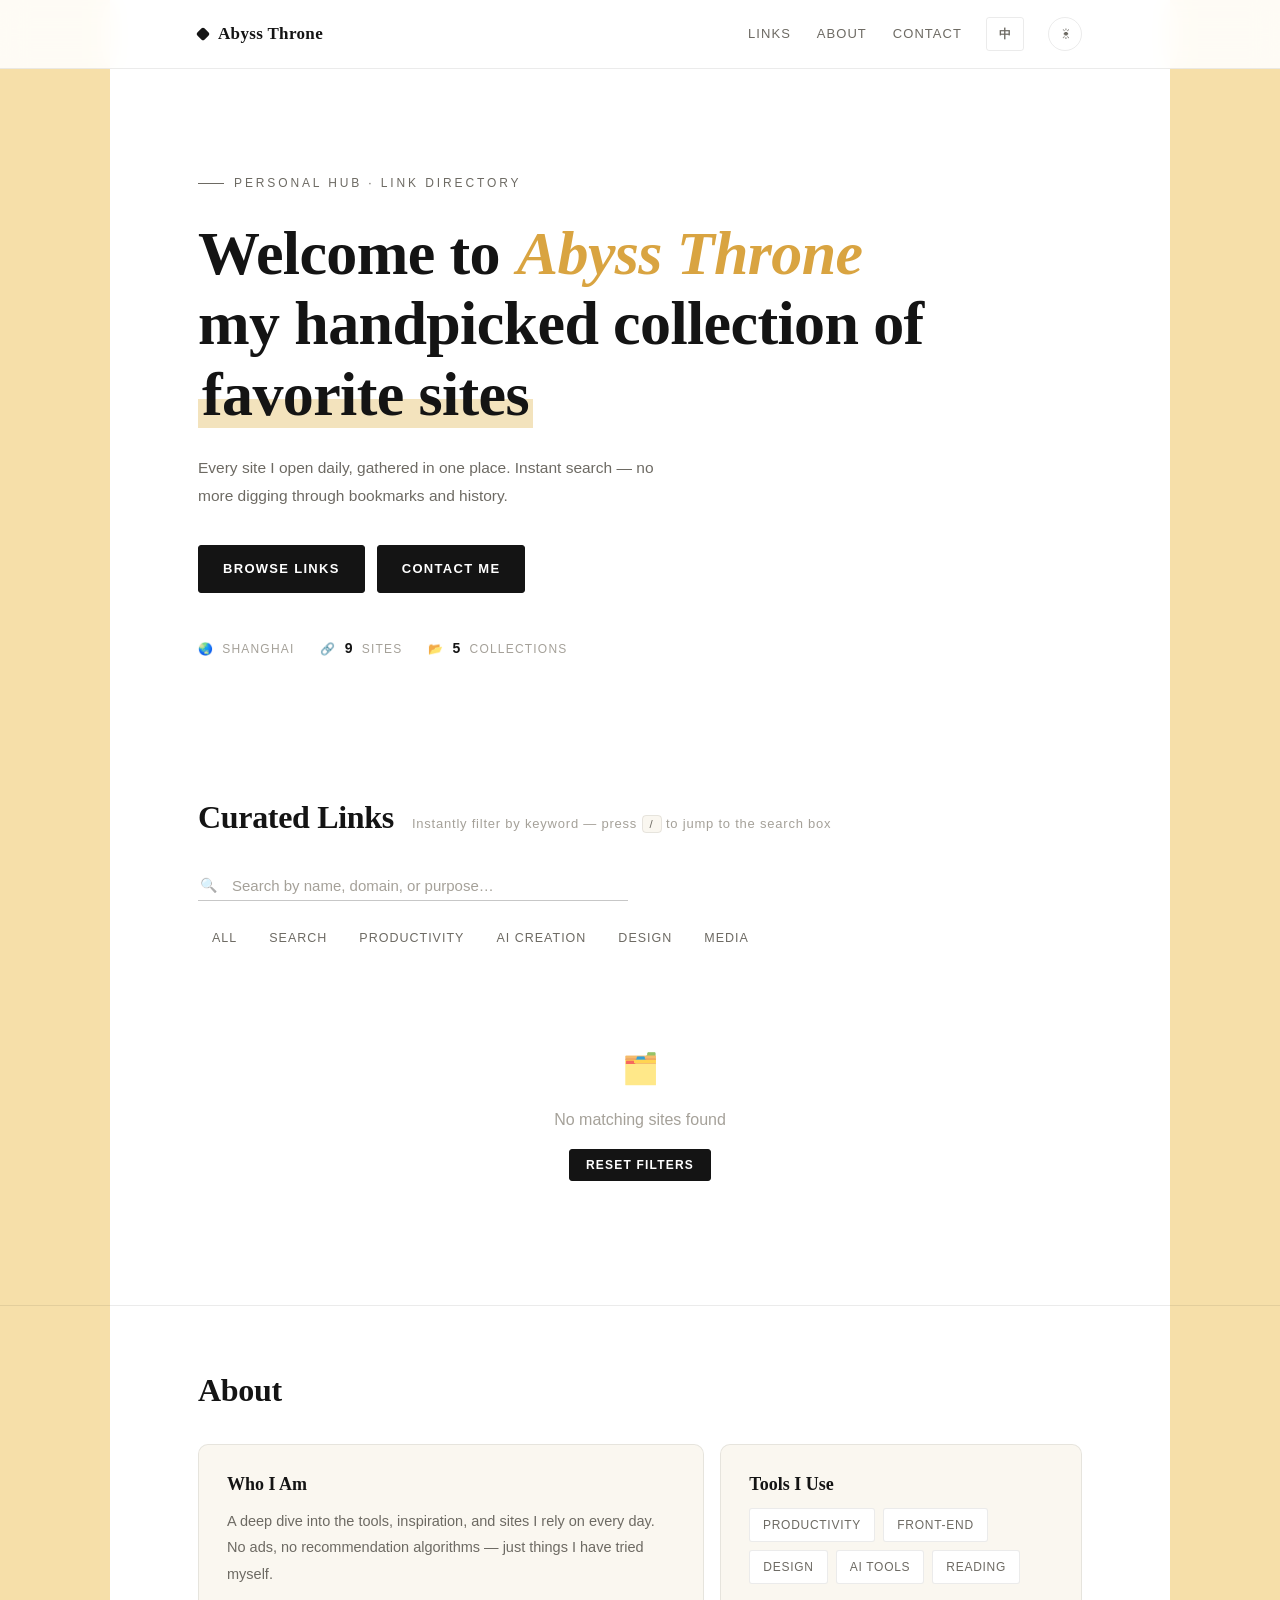
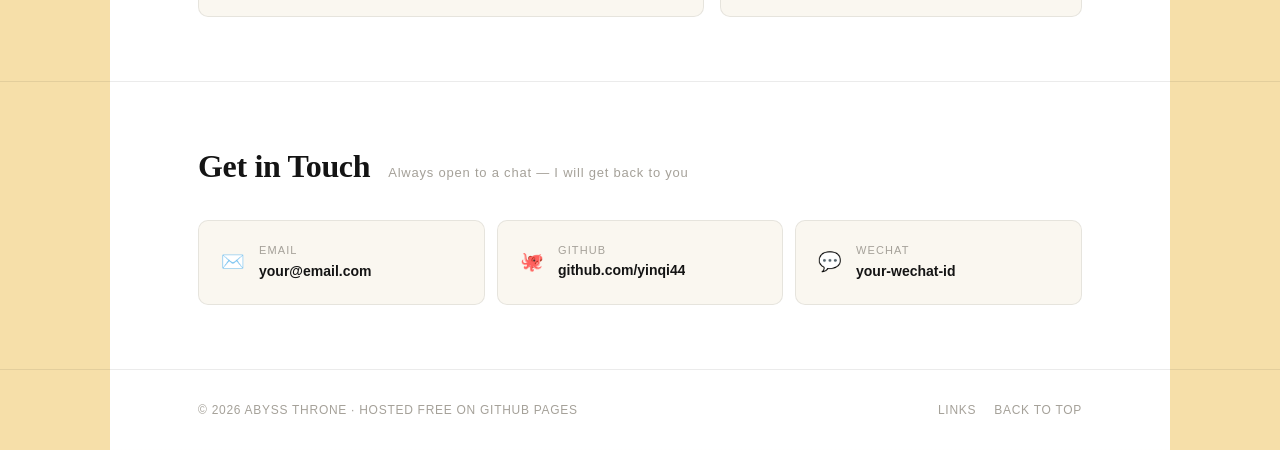
==== commit 677bf0db: "资源引用加版本号 v=10，解决浏览器缓存导致看到旧内容的问题" ====
--- a/index.html
+++ b/index.html
@@ -26,7 +26,8 @@
 <link rel="alternate" hreflang="en" href="https://yinqi44.github.io/?lang=en">
 
 <link rel="icon" href="data:image/svg+xml,<svg xmlns='http://www.w3.org/2000/svg' viewBox='0 0 100 100'><text y='.9em' font-size='90'>🌐</text></svg>">
-<link rel="stylesheet" href="assets/css/style.css">
+<!-- 资源带版本号：每次改动把 v 后面的数字 +1，用户无需手动清缓存 -->
+<link rel="stylesheet" href="assets/css/style.css?v=10">
 
 <!-- 结构化数据，帮助搜索引擎识别这是个人主页 -->
 <script type="application/ld+json">
@@ -157,7 +158,7 @@
 
 <button class="to-top" id="toTop" type="button" data-i18n-aria="aria_top" aria-label="回到顶部">↑</button>
 
-<script src="assets/js/links.js"></script>
-<script src="assets/js/app.js"></script>
+<script src="assets/js/links.js?v=10"></script>
+<script src="assets/js/app.js?v=10"></script>
 </body>
 </html>
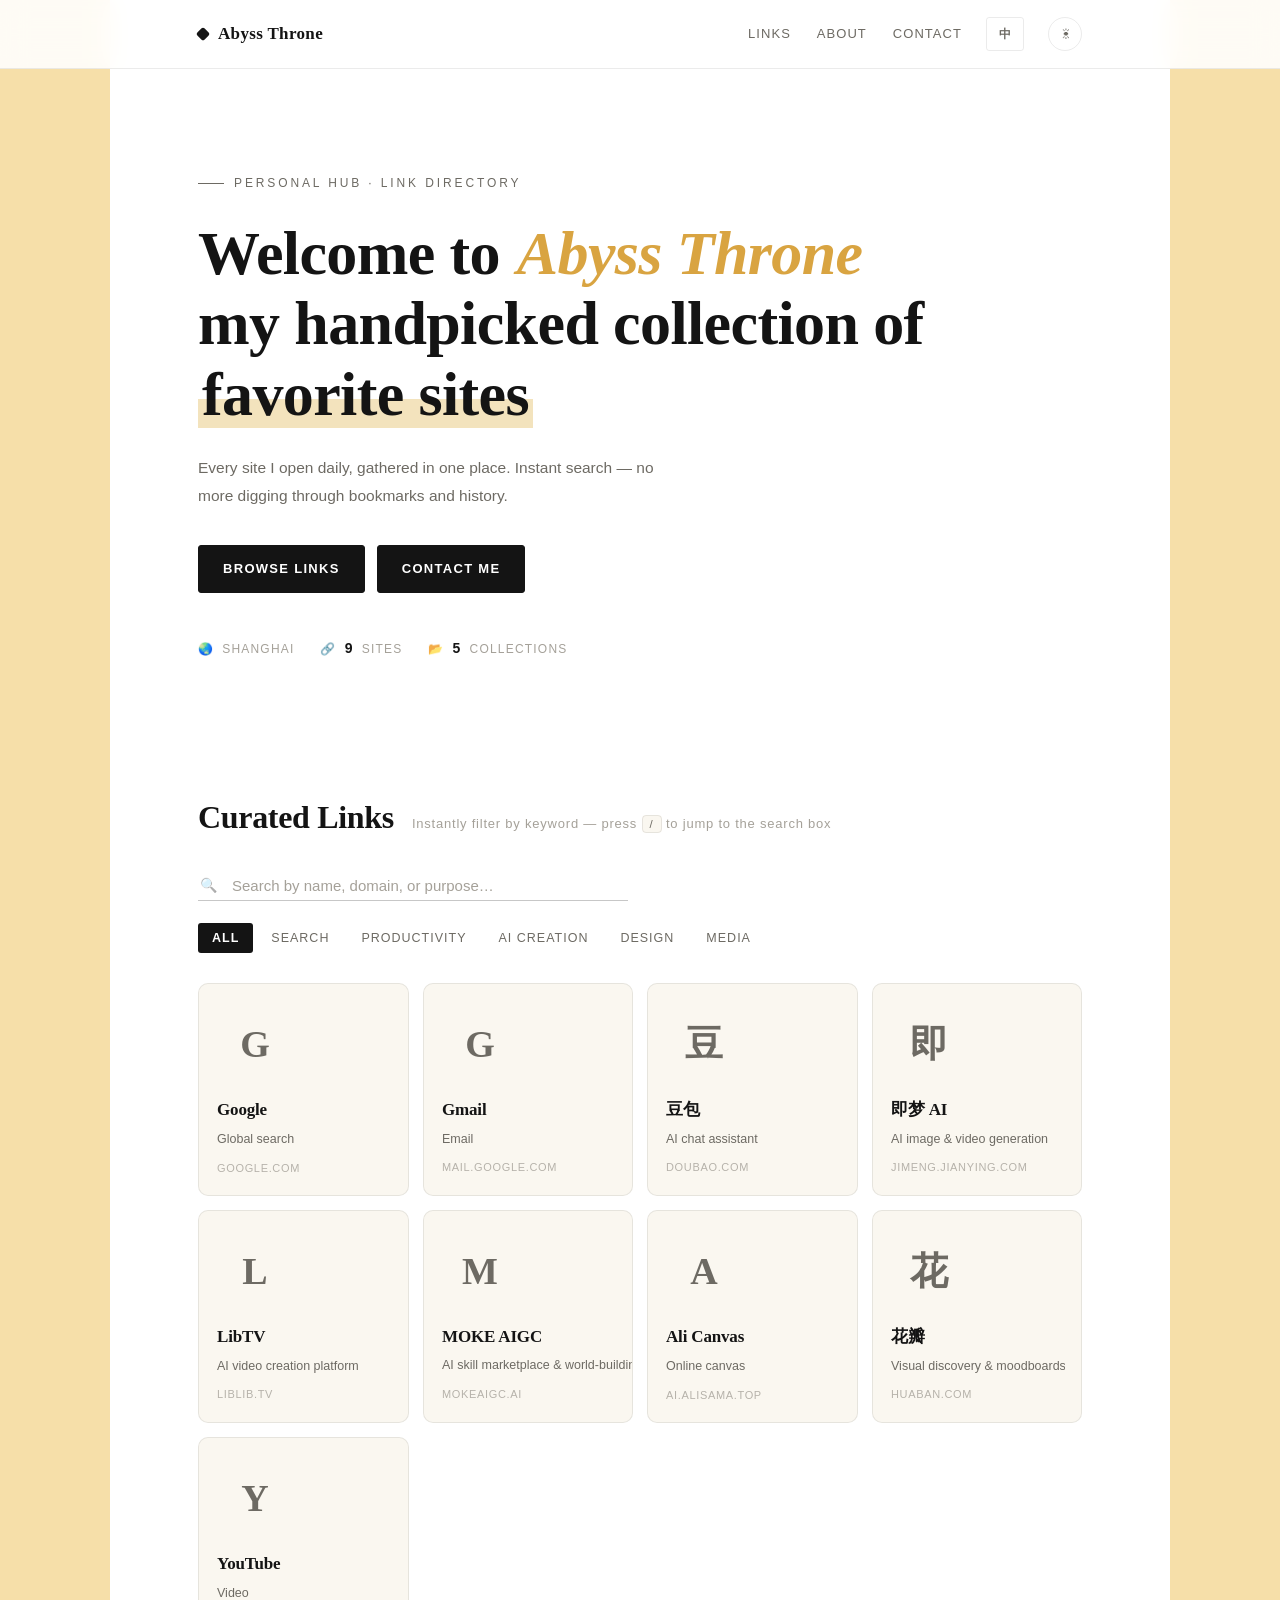
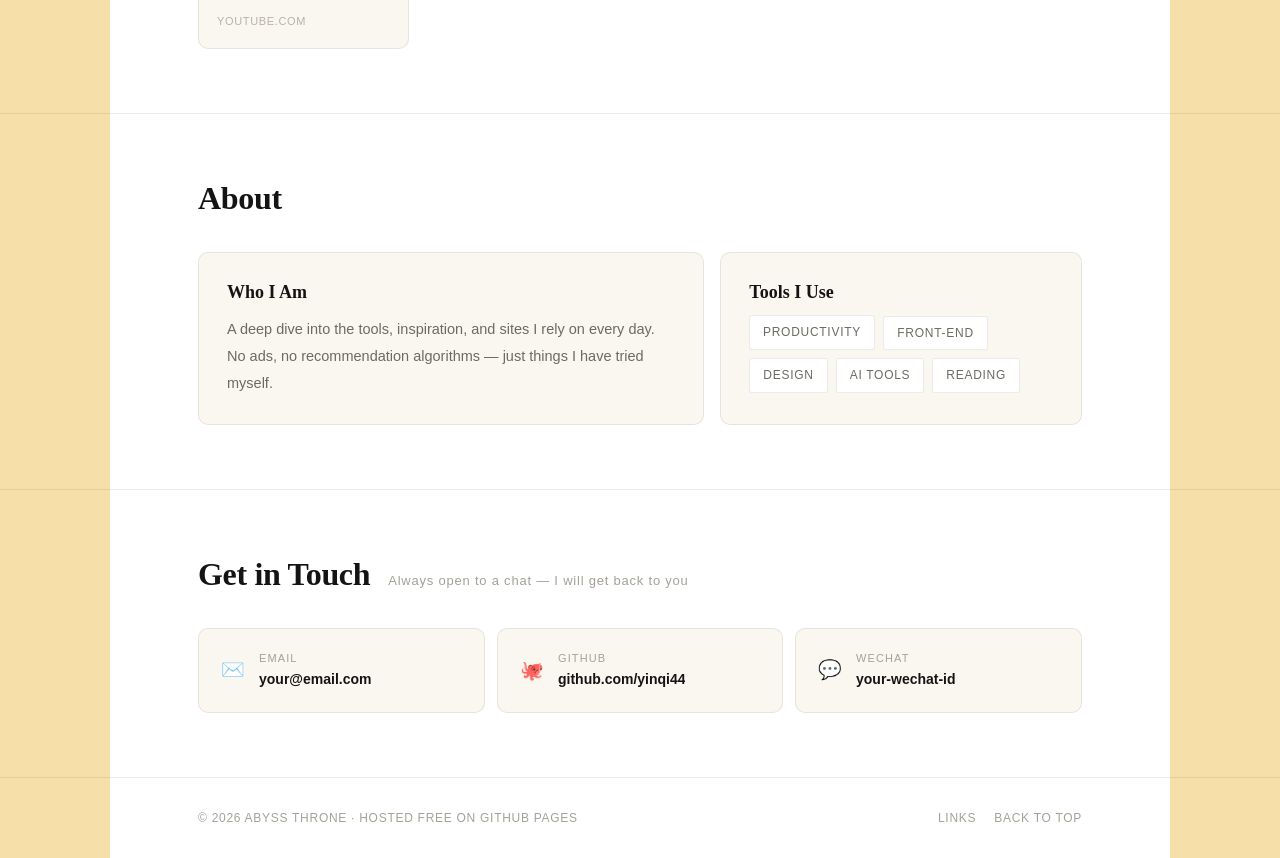
==== commit 162759f5: "修复双语站点名导致卡片渲染中断的bug；英文模式下默认分类失配；版本号升至v11" ====
--- a/index.html
+++ b/index.html
@@ -27,7 +27,7 @@
 
 <link rel="icon" href="data:image/svg+xml,<svg xmlns='http://www.w3.org/2000/svg' viewBox='0 0 100 100'><text y='.9em' font-size='90'>🌐</text></svg>">
 <!-- 资源带版本号：每次改动把 v 后面的数字 +1，用户无需手动清缓存 -->
-<link rel="stylesheet" href="assets/css/style.css?v=10">
+<link rel="stylesheet" href="assets/css/style.css?v=11">
 
 <!-- 结构化数据，帮助搜索引擎识别这是个人主页 -->
 <script type="application/ld+json">
@@ -158,7 +158,7 @@
 
 <button class="to-top" id="toTop" type="button" data-i18n-aria="aria_top" aria-label="回到顶部">↑</button>
 
-<script src="assets/js/links.js?v=10"></script>
-<script src="assets/js/app.js?v=10"></script>
+<script src="assets/js/links.js?v=11"></script>
+<script src="assets/js/app.js?v=11"></script>
 </body>
 </html>
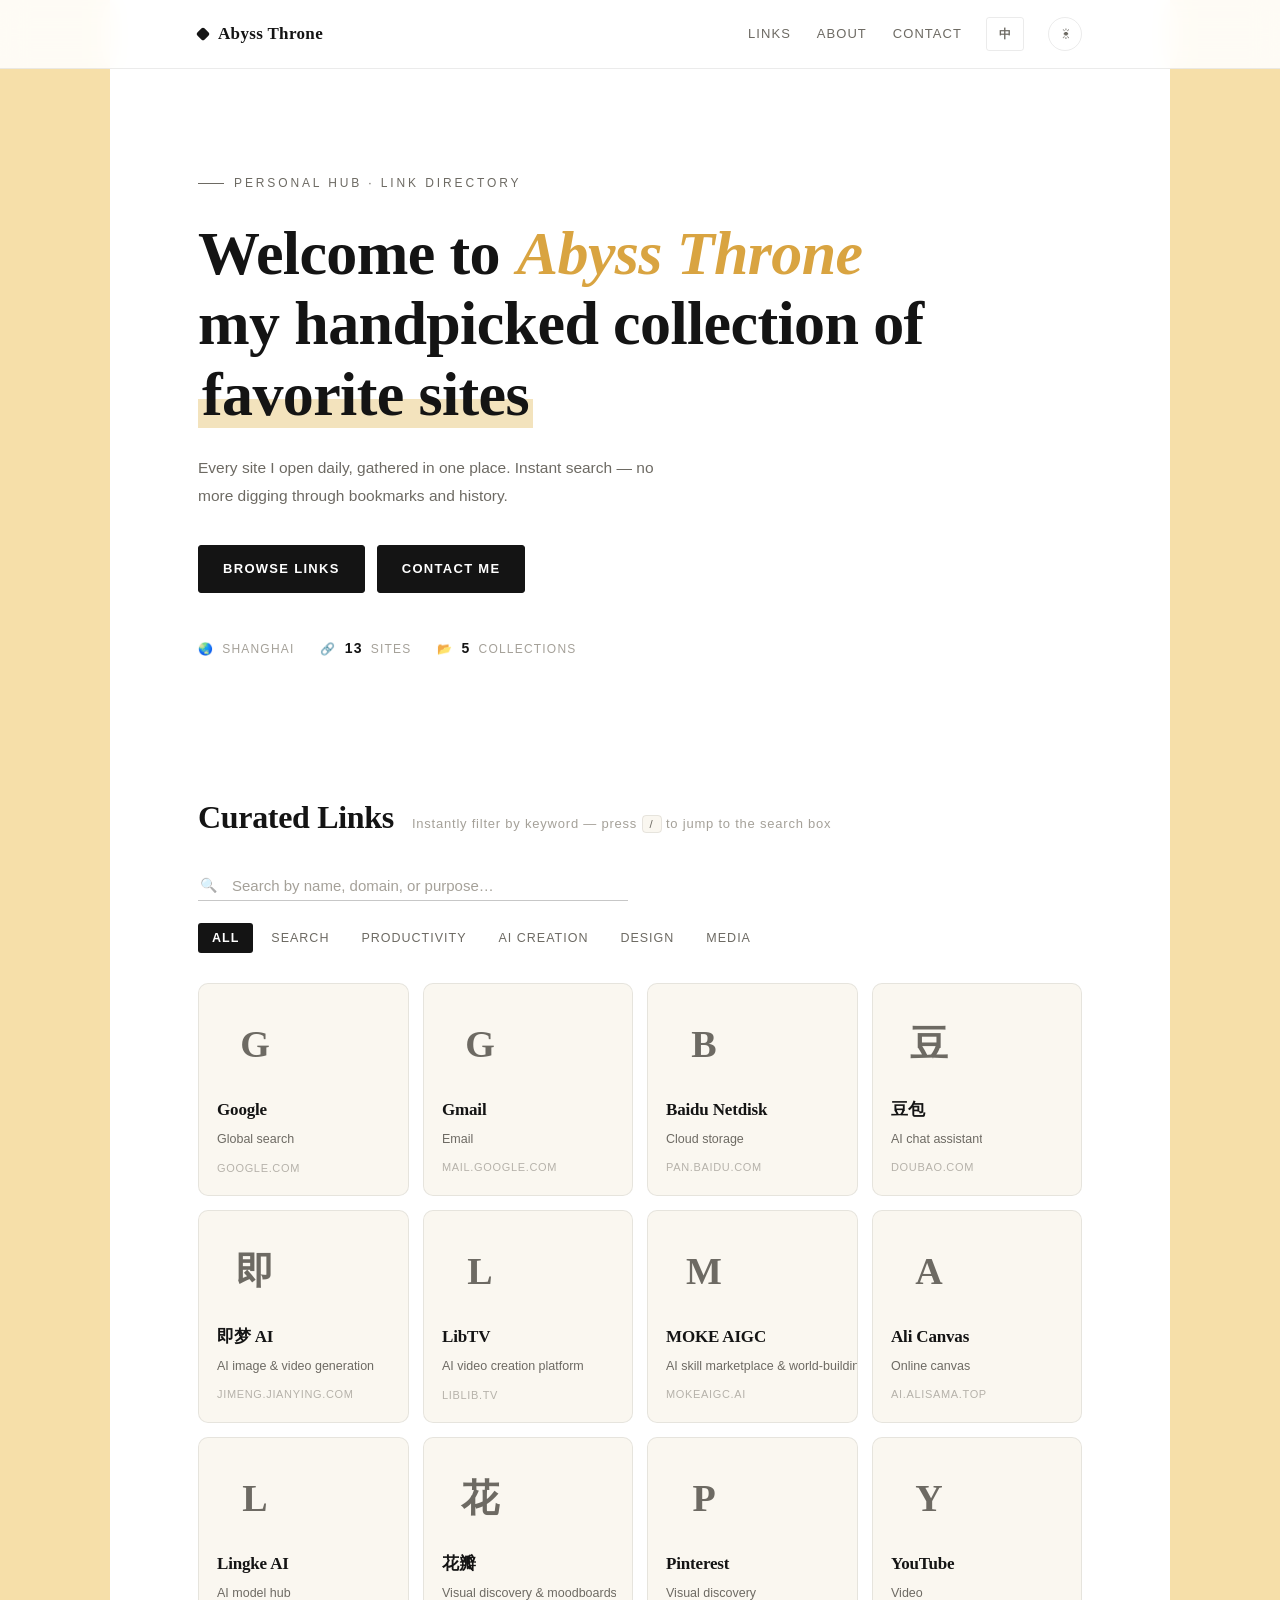
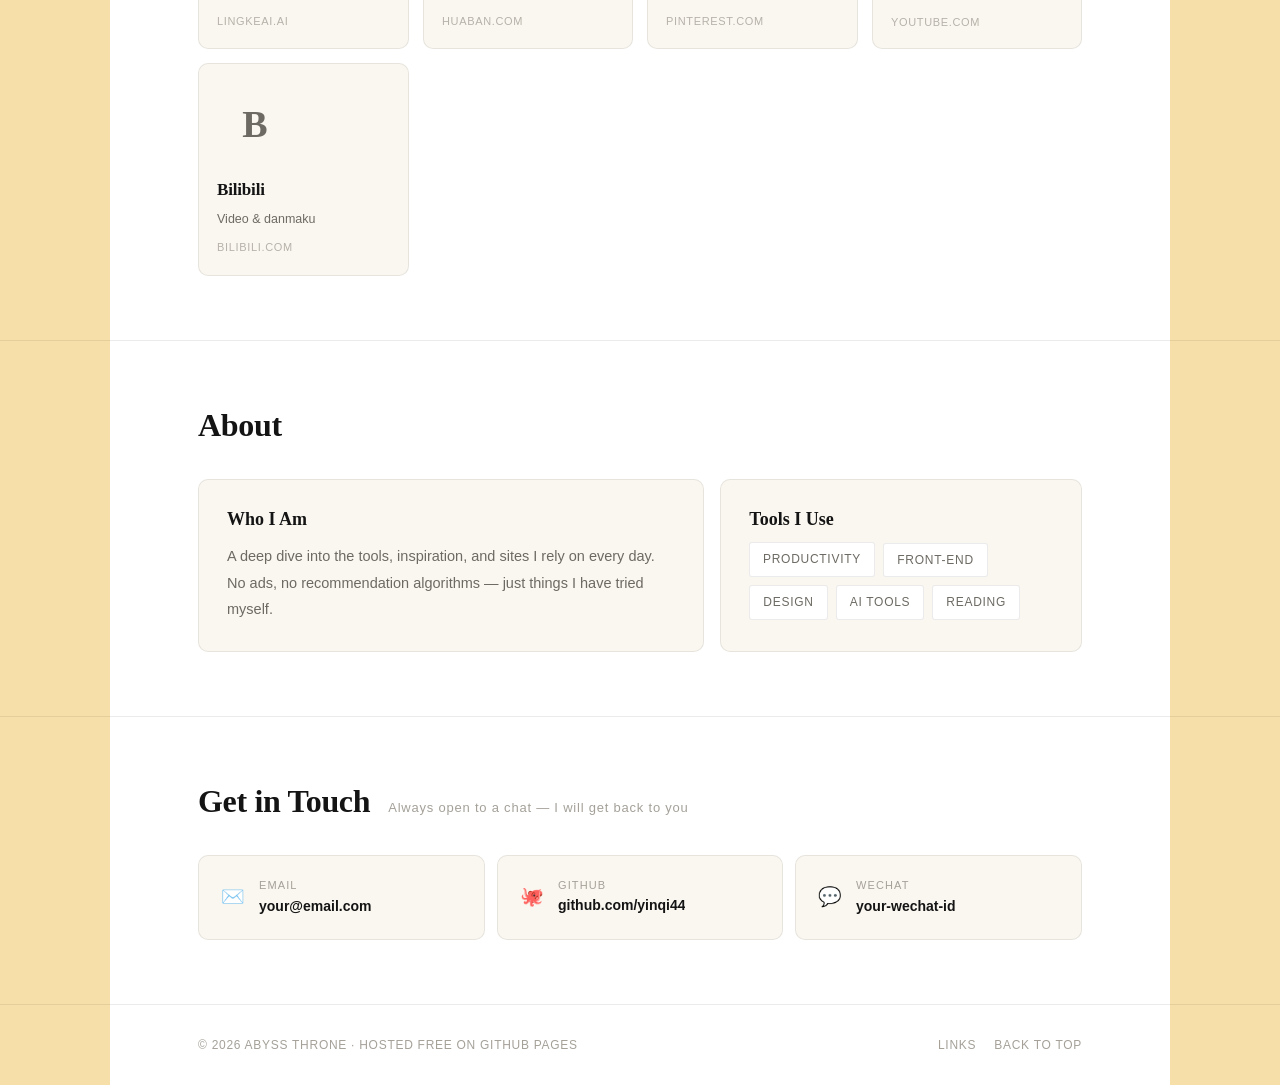
==== commit 39db99e1: "新增4个网址：哔哩哔哩、灵科AI、Pinterest、百度网盘（共13个）；版本v12" ====
--- a/index.html
+++ b/index.html
@@ -27,7 +27,7 @@
 
 <link rel="icon" href="data:image/svg+xml,<svg xmlns='http://www.w3.org/2000/svg' viewBox='0 0 100 100'><text y='.9em' font-size='90'>🌐</text></svg>">
 <!-- 资源带版本号：每次改动把 v 后面的数字 +1，用户无需手动清缓存 -->
-<link rel="stylesheet" href="assets/css/style.css?v=11">
+<link rel="stylesheet" href="assets/css/style.css?v=12">
 
 <!-- 结构化数据，帮助搜索引擎识别这是个人主页 -->
 <script type="application/ld+json">
@@ -158,7 +158,7 @@
 
 <button class="to-top" id="toTop" type="button" data-i18n-aria="aria_top" aria-label="回到顶部">↑</button>
 
-<script src="assets/js/links.js?v=11"></script>
-<script src="assets/js/app.js?v=11"></script>
+<script src="assets/js/links.js?v=12"></script>
+<script src="assets/js/app.js?v=12"></script>
 </body>
 </html>
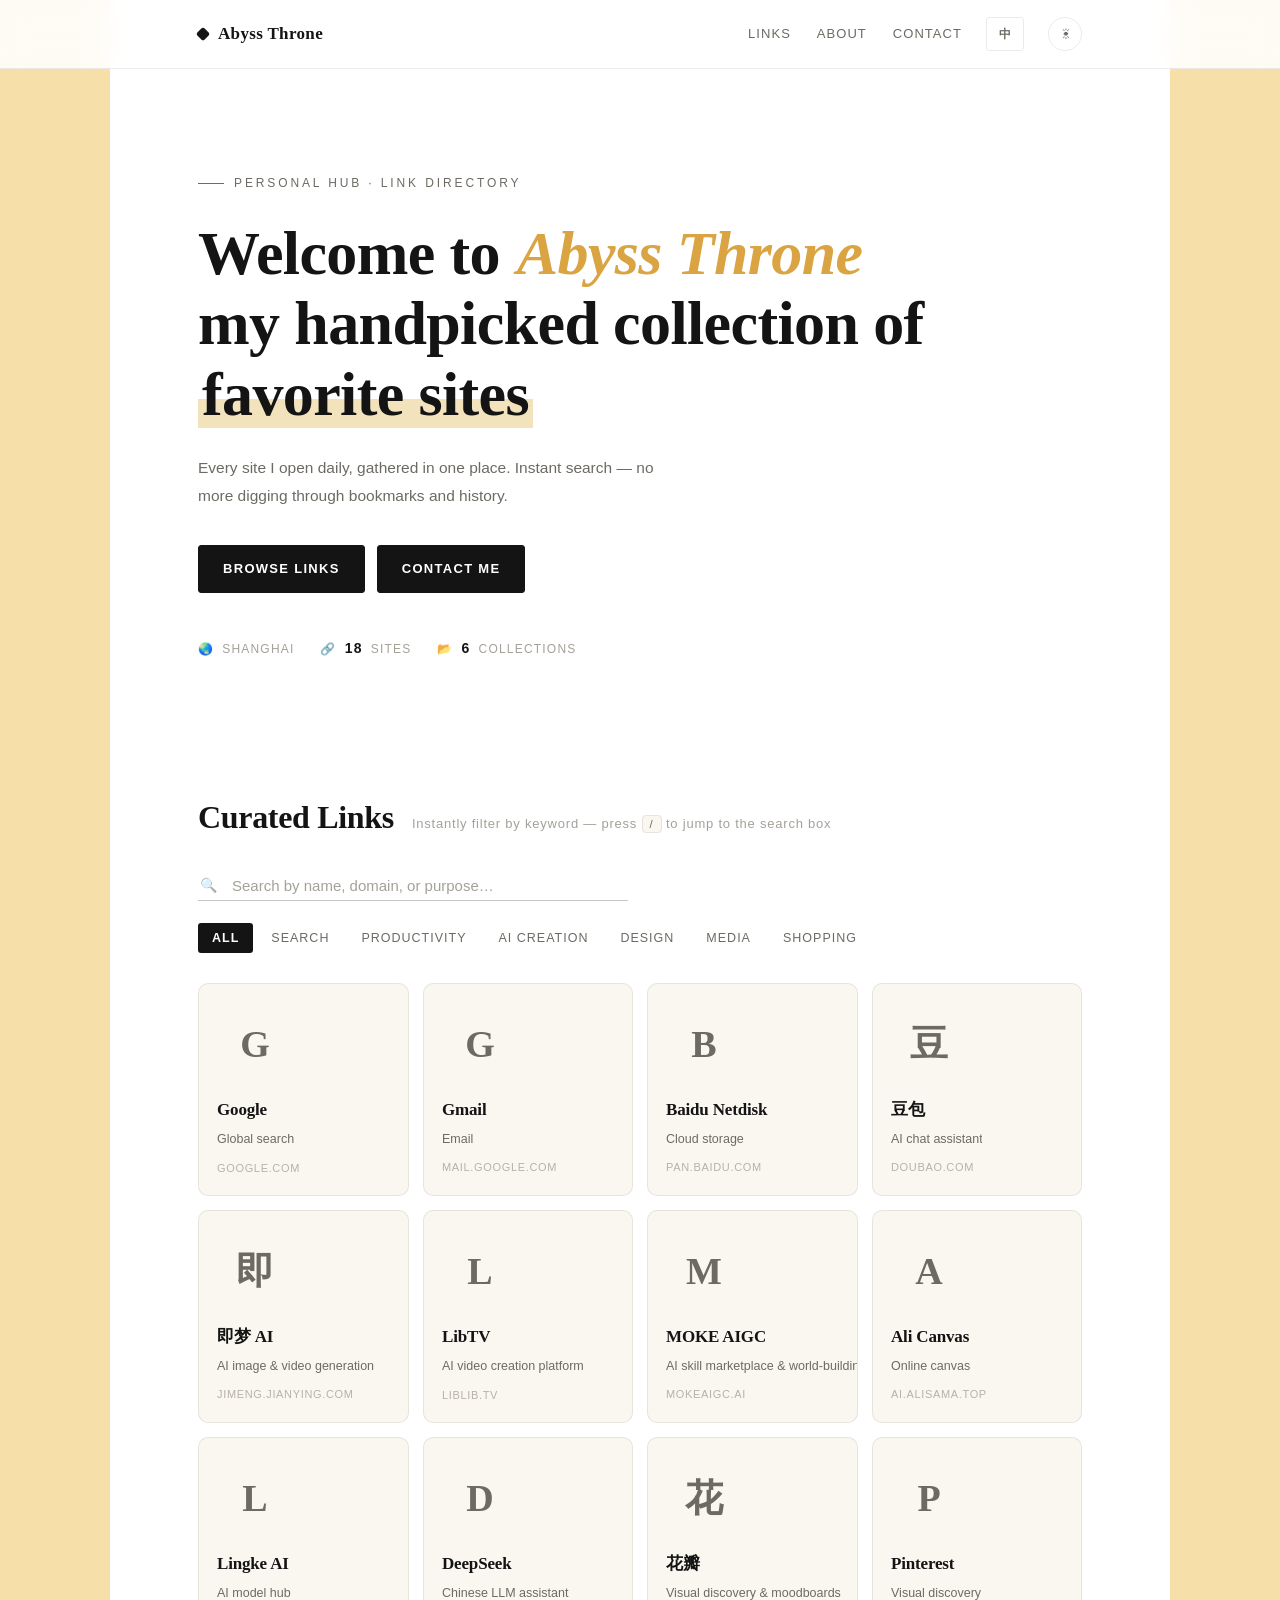
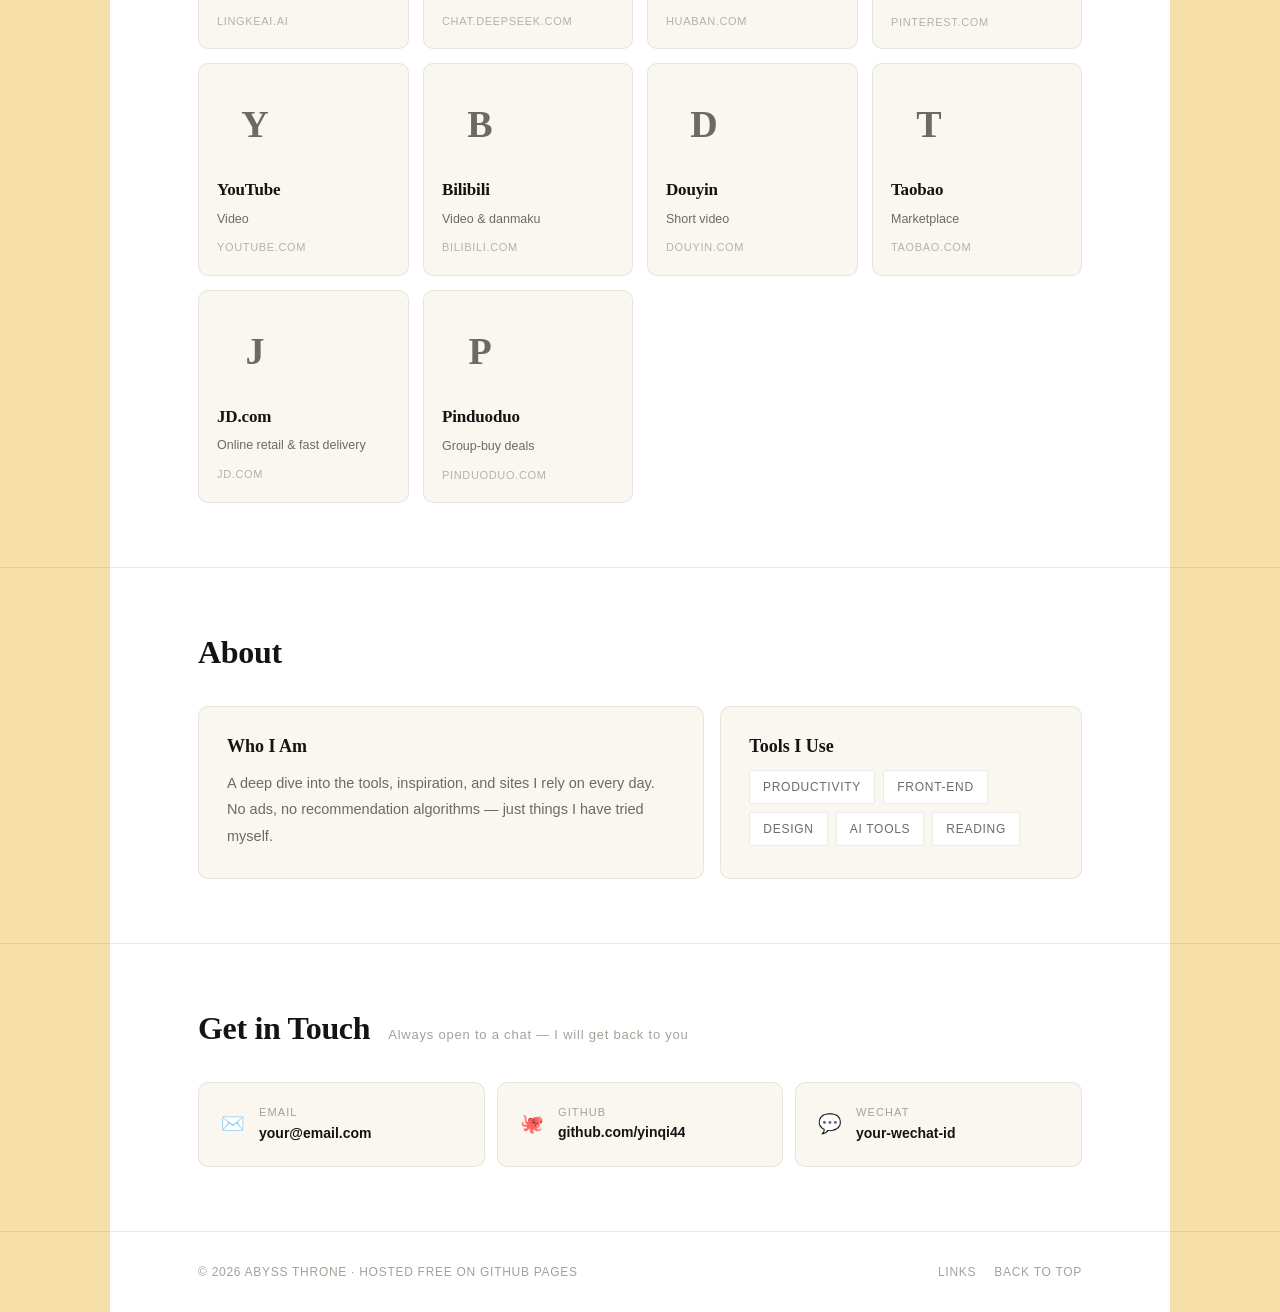
==== commit 9ea5ec1f: "资源版本号升至 v14" ====
--- a/index.html
+++ b/index.html
@@ -25,9 +25,17 @@
 <link rel="alternate" hreflang="zh-CN" href="https://yinqi44.github.io/?lang=zh">
 <link rel="alternate" hreflang="en" href="https://yinqi44.github.io/?lang=en">
 
-<link rel="icon" href="data:image/svg+xml,<svg xmlns='http://www.w3.org/2000/svg' viewBox='0 0 100 100'><text y='.9em' font-size='90'>🌐</text></svg>">
+<!-- PWA：可安装为本地应用（含离线缓存） -->
+<link rel="manifest" href="manifest.webmanifest">
+<meta name="theme-color" content="#141414">
+<meta name="mobile-web-app-capable" content="yes">
+<meta name="apple-mobile-web-app-capable" content="yes">
+<meta name="apple-mobile-web-app-status-bar-style" content="black-translucent">
+<meta name="apple-mobile-web-app-title" content="深渊王座">
+<link rel="apple-touch-icon" href="assets/icons/icon-180.png">
+<link rel="icon" type="image/png" sizes="32x32" href="assets/icons/icon-32.png">
 <!-- 资源带版本号：每次改动把 v 后面的数字 +1，用户无需手动清缓存 -->
-<link rel="stylesheet" href="assets/css/style.css?v=12">
+<link rel="stylesheet" href="assets/css/style.css?v=14">
 
 <!-- 结构化数据，帮助搜索引擎识别这是个人主页 -->
 <script type="application/ld+json">
@@ -55,6 +63,7 @@
       <a href="#about" data-i18n="nav_about">关于我</a>
       <a href="#contact" data-i18n="nav_contact">联系</a>
     </nav>
+    <button class="install-btn" id="installBtn" type="button" hidden data-i18n="install_app" data-i18n-aria="install_app">安装应用</button>
     <button class="lang-btn" id="langBtn" type="button" data-i18n-aria="lang_label" aria-label="切换中文 / English">
       <span id="langTag">EN</span>
     </button>
@@ -158,7 +167,7 @@
 
 <button class="to-top" id="toTop" type="button" data-i18n-aria="aria_top" aria-label="回到顶部">↑</button>
 
-<script src="assets/js/links.js?v=12"></script>
-<script src="assets/js/app.js?v=12"></script>
+<script src="assets/js/links.js?v=14"></script>
+<script src="assets/js/app.js?v=14"></script>
 </body>
 </html>
--- a/assets/css/style.css
+++ b/assets/css/style.css
@@ -96,6 +96,16 @@
 .nav a:hover { color: var(--text); }
 .nav a:hover::after { transform: scaleX(1); }
 
+/* 安装应用按钮：黑底白字，醒目一点 */
+.install-btn {
+  background: var(--text); border: 1px solid var(--text); color: var(--panel);
+  height: 34px; padding: 0 14px; border-radius: 3px; cursor: pointer;
+  font-size: 12px; font-weight: 600; letter-spacing: .06em; line-height: 1; flex: none;
+  font-family: var(--sans); transition: .25s;
+}
+.install-btn:hover { opacity: .85; transform: translateY(-1px); box-shadow: var(--shadow); }
+.install-btn[hidden] { display: none; }
+
 /* 语言切换按钮 */
 .lang-btn {
   background: none; border: 1px solid var(--line); color: var(--text-2);
